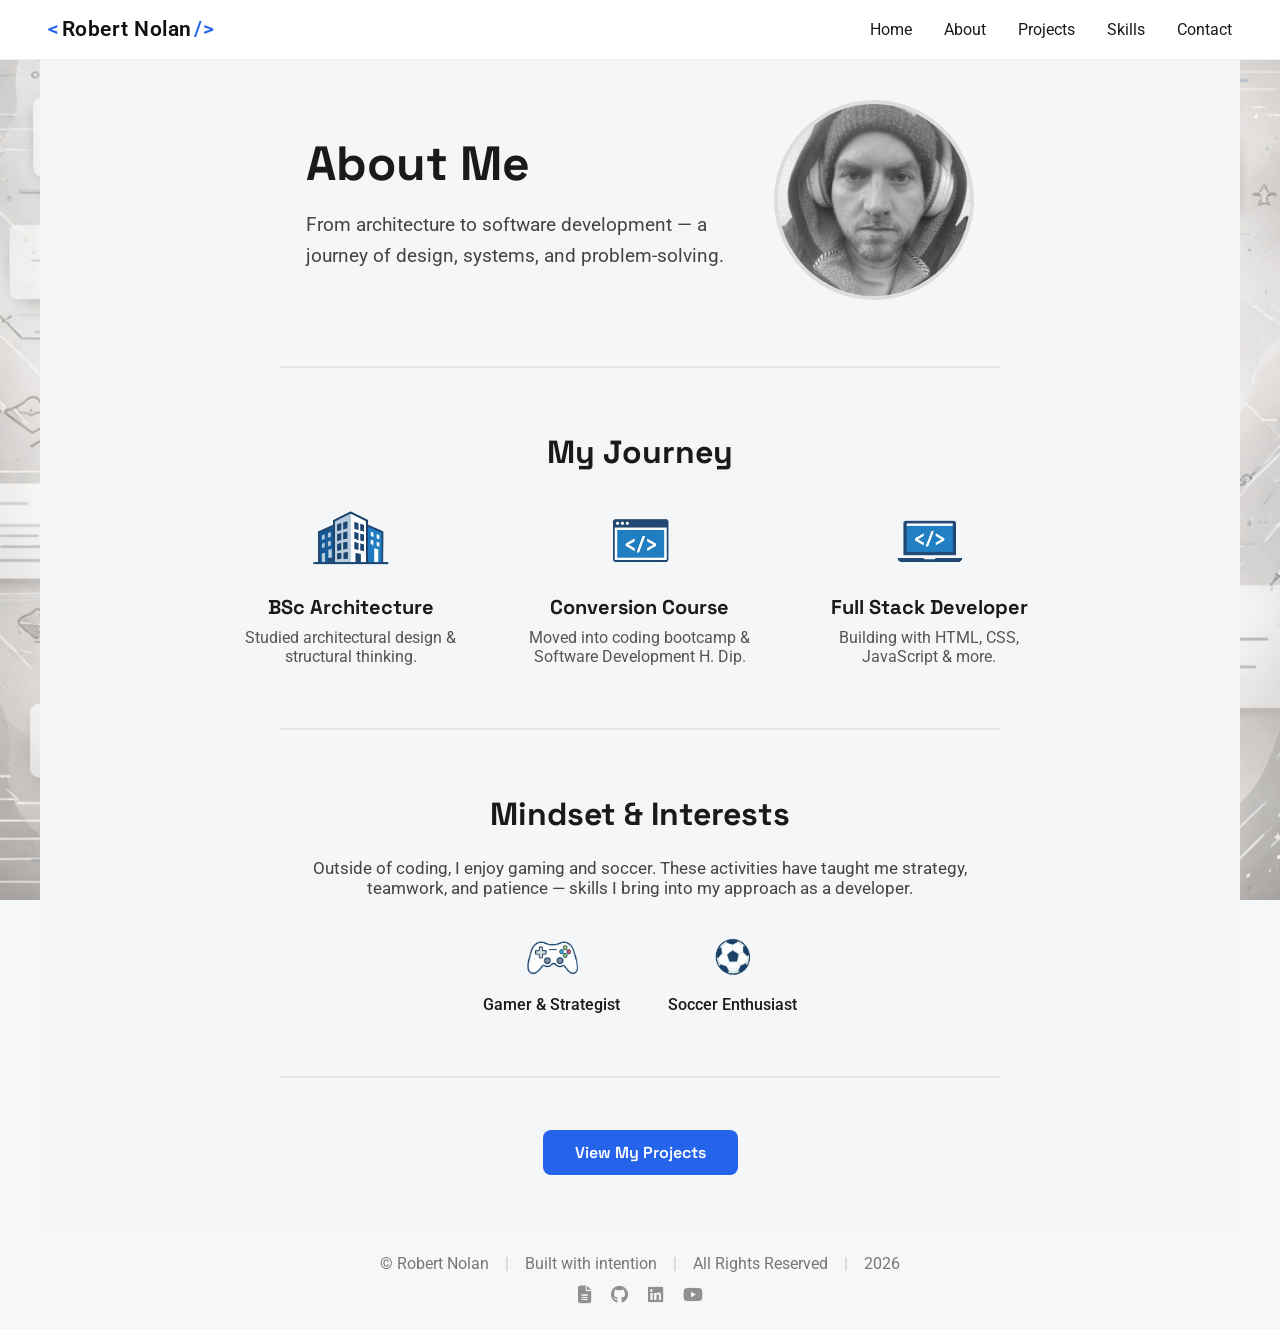
==== about.html @ f9dd7727 "hamburger menu added for mobile layout" ====
<!DOCTYPE html>
<html lang="en">

<head>
    <meta charset="UTF-8" />
    <meta name="viewport" content="width=device-width, initial-scale=1.0" />
    <title>Robert Nolan | About</title>

    <!-- CSS Link -->
    <link rel="stylesheet" href="css/style.css" />

    <!-- Google Fonts -->
    <link href="https://fonts.googleapis.com/css2?family=Inter:wght@400;500;700&display=swap" rel="stylesheet">
    <link
        href="https://fonts.googleapis.com/css2?family=Roboto:wght@400;500&family=Space+Grotesk:wght@400;600;700&display=swap"
        rel="stylesheet">

    <!-- Font Awesome -->
    <link rel="stylesheet" href="https://cdnjs.cloudflare.com/ajax/libs/font-awesome/6.5.1/css/all.min.css"
        referrerpolicy="no-referrer" />

</head>


<body>

    <!-- Navbar -->
    <nav class="navbar">
        <div class="nav-logo">
            <span class="bracket">&lt;</span>
            <span class="name full">Robert Nolan </span>
            <span class="name short">RN</span>
            <span class="bracket">/&gt;</span>
        </div>

        <!-- Hamburger menu button (visible on mobile) -->
        <button class="nav-toggle" aria-label="Toggle navigation">
            <span></span>
            <span></span>
            <span></span>
        </button>
        
        <ul class="nav-links">
            <li><a href="index.html">Home</a></li>
            <li><a href="about.html">About</a></li>
            <li><a href="projects.html">Projects</a></li>
            <li><a href="skills.html">Skills</a></li>
            <li><a href="contact.html">Contact</a></li>
        </ul>
    </nav>
    <!-- End of Navbar -->


    <!-- Main Content -->
    <!-- Hero Section -->

    <section class="page-wrapper">
        <div class="page-container">


            <section class="about-hero">
                <div class="hero-text">
                    <h1>About Me</h1>
                    <p>From architecture to software development — a journey of design, systems, and problem-solving.
                    </p>
                </div>
                
                <div class="hero-photo">
                    <img src="assets/profile_photo/IMG_7065.jpeg" alt="Robert Nolan Profile Photo">
                </div>
            </section>
            <!-- End of Hero Section -->

            <!-- Timeline Section -->
            <section class="about-timeline">
                <h2>My Journey</h2>
                <div class="timeline">
                    <div class="timeline-item">
                        <img src="assets/icons/architecture.png" alt="Architecture Degree Icon">
                        <h3>BSc Architecture</h3>
                        <p>Studied architectural design & structural thinking.</p>
                    </div>
                    <div class="timeline-item">
                        <img src="assets/icons/developer_icon.png" alt="Software Development Icon">
                        <h3>Conversion Course</h3>
                        <p>Moved into coding bootcamp & Software Development H. Dip.</p>
                    </div>
                    <div class="timeline-item">
                        <img src="assets/icons/coding.png" alt="Full Stack Developer Icon">
                        <h3>Full Stack Developer</h3>
                        <p>Building with HTML, CSS, JavaScript & more.</p>
                    </div>
                </div>
            </section>
            <!-- End of Timeline Section -->

            <!-- Mindset & Interests -->
            <section class="about-mindset">
                <h2>Mindset & Interests</h2>
                <p>Outside of coding, I enjoy gaming and soccer. These activities have taught me strategy, teamwork, and
                    patience — skills I bring into my approach as a developer.</p>
                <div class="interests">
                    <div class="interest-item">
                        <img src="assets/icons/game_controller.png" alt="Gamer Icon">
                        <span>Gamer & Strategist</span>
                    </div>
                    <div class="interest-item">
                        <img src="assets/icons/soccer_ball.png" alt="Soccer Icon">
                        <span>Soccer Enthusiast</span>
                    </div>
                </div>
            </section>
            <!-- End of Mindset & Interests -->

            <!-- Call to Action -->
            <section class="about-cta">
                <a href="projects.html" class="btn-primary">View My Projects</a>
            </section>
            <br>
            <!-- End of Call to Action -->

        </div>
    </section>
    <!-- End of Main Content -->


    <!-- Footer -->
    <footer class="footer">

        <!-- Footer Row 1: Text -->
        <div class="footer-text">
            <span>© Robert Nolan</span>
            <span class="divider">|</span>
            <span>Built with intention</span>
            <span class="divider">|</span>
            <span>All Rights Reserved</span>
            <span class="divider">|</span>
            <span>2026</span>
        </div>

        <!-- Footer Row 2: Social Icons -->
        <div class="footer-socials">
            <a href="" target="_blank" rel="noopener" aria-label="Download CV" data-tooltip="Download CV">
                <i class="fa-solid fa-file-lines"></i>
            </a>
            <a href="https://github.com/rnolan208" target="_blank" rel="noopener" aria-label="GitHub"
                data-tooltip="GitHub">
                <i class="fa-brands fa-github"></i>
            </a>
            <a href="https://www.linkedin.com/in/robert-nolan-15050539a/" target="_blank" rel="noopener"
                aria-label="LinkedIn" data-tooltip="LinkedIn">
                <i class="fa-brands fa-linkedin"></i>
            </a>
            <a href="https://www.youtube.com/@RNCoding_SD" target="_blank" rel="noopener" aria-label="YouTube"
                data-tooltip="YouTube">
                <i class="fa-brands fa-youtube"></i>
            </a>
        </div>

    </footer>
    <!-- End of Footer -->

    <!-- JavaScript Link -->
    <script src="js/script.js"></script>

</body>

</html>
---- css/style.css ----
/* General */
* {
  margin: 0;
  padding: 0;
  box-sizing: border-box;
  font-family: 'Roboto', sans-serif;
}

body {
  background-color: #f6f7f9;
  color: #1a1a1a;
  padding-top: 20px;
}

h1,
h2,
h3,
h4 {
  font-family: 'Space Grotesk', sans-serif;
  font-weight: 700;
}

p {
  font-family: 'Roboto', sans-serif;
  font-weight: 400;
}

/* End of General */

/*--------*/
/* Navbar */
.navbar {
  position: fixed;
  top: 0;
  left: 0;
  width: 100%;
  z-index: 1000;

  display: flex;
  justify-content: space-between;
  align-items: center;
  padding: 1.2rem 3rem;
  background-color: #fff;
  transition: box-shadow 0.2s ease;
  border-bottom: 1px solid #eee;
}

.nav-links {
  list-style: none;
  display: flex;
  gap: 2rem;
}

.nav-links a {
  text-decoration: none;
  color: #1a1a1a;
  font-family: 'Roboto', sans-serif;
  font-weight: 400;
  position: relative;
  transition: color 0.2s ease;
}

.nav-links a:hover {
  color: #2563eb;
}

/* Logo */
.nav-logo {
  font-family: 'JetBrains Mono', monospace;
  font-size: 1.3rem;
  font-weight: 600;
  margin: 0;
  line-height: 1;
  letter-spacing: 0.5px;
  color: #111;
  display: inline-flex;
  align-items: center;
  gap: 0.15rem;
}

.nav-logo .bracket {
  color: #2563eb;
  transition: transform 0.3s ease, color 0.3s ease;
}

/* Logo hover animation */
.nav-logo:hover .bracket:first-of-type {
  transform: translateX(-5px);
}
.nav-logo:hover .bracket:last-of-type {
  transform: translateX(5px);
}

/* Mobile screens - change logo to RN */
/* Show full name by default, hide short */
.nav-logo .name.full {
  display: inline;
}
.nav-logo .name.short {
  display: none;
}

/* Navbar shadow when scrolled */
.navbar.scrolled {
  box-shadow: 0 4px 12px rgba(0, 0, 0, 0.08);
}

/* Hamburger button (mobile only) */
.nav-toggle {
  display: none;
  flex-direction: column;
  justify-content: space-between;
  width: 25px;
  height: 20px;
  border: none;
  background: none;
  cursor: pointer;
  padding: 0;
}

.nav-toggle span {
  display: block;
  height: 3px;
  width: 100%;
  background-color: #111;
  border-radius: 2px;
  transition: all 0.3s ease;
}

/* Mobile styles */
@media (max-width: 768px) {
  /* Logo text swap */
  .nav-logo .name.full { 
    display: none; 
  }
  .nav-logo .name.short { 
    display: inline; 
  }
  /* Show hamburger */
  .nav-toggle {
    display: flex;
  }

  /* Nav Hide links by default */
  .nav-links {
    position: absolute;
    top: 100%;
    right: 0;
    width: 200px;
    background-color: #fff;
    flex-direction: column;
    gap: 0;
    display: none;
    border: 1px solid #eee;
    border-radius: 6px;
    overflow: hidden;
    box-shadow: 0 4px 12px rgba(0,0,0,0.1);
  }

  .nav-links li {
    border-bottom: 1px solid #eee;
  }
  .nav-links li:last-child {
    border-bottom: none;
  }

  .nav-links a {
    padding: 0.8rem 1rem;
    display: block;
  }

  /* Show links when toggled */
  .nav-links.active {
    display: flex;
  }

  /* Reduce gap between logo and hamburger on mobile */
  .navbar {
    padding: 1rem 2rem;
  }
}

/* End of Navbar */
/*---------------*/


/*--------*/
/* Footer */
.footer {
  padding: 1.5rem;
  text-align: center;
  color: #777;
  font-family: 'Roboto', sans-serif;
  font-weight: 400;
  display: flex;
  flex-direction: column;
  gap: 0.75rem;
}

.footer-text {
  display: flex;
  justify-content: center;
  align-items: center;
  flex-wrap: wrap;
}

.footer span {
  margin: 0 0.25rem;
}

.footer .divider {
  margin: 0 0.75rem;
  color: #aaa;
  opacity: 0.6;
}

/* Social icons row */
.footer-socials {
  display: flex;
  justify-content: center;
  gap: 1.25rem;
}

.footer-socials a {
  color: #777;
  opacity: 0.8;
  font-size: 1.1rem;
  transition: color 0.2s ease, transform 0.2s ease;
}

.footer-socials a:hover {
  color: #2563eb;
  opacity: 1;
  transform: translateY(-2px);
}

/* Tooltip */
.footer-socials a::after {
  content: attr(data-tooltip);
  position: absolute;
  bottom: 140%;
  left: 50%;
  transform: translateX(-50%);
  background-color: #111;
  color: #fff;
  padding: 0.35rem 0.6rem;
  font-size: 0.75rem;
  border-radius: 4px;
  white-space: nowrap;
  opacity: 0;
  pointer-events: none;
  transition: opacity 0.2s ease, transform 0.2s ease;
}

/* Tooltip arrow */
.footer-socials a::before {
  content: "";
  position: absolute;
  bottom: 120%;
  left: 50%;
  transform: translateX(-50%);
  border-width: 5px;
  border-style: solid;
  border-color: #111 transparent transparent transparent;
  opacity: 0;
  transition: opacity 0.2s ease;
}

.footer-socials a:hover::after,
.footer-socials a:hover::before {
  opacity: 1;
}

/* End of Footer */
/*---------------*/


/*-----------*/
/* Home Page */
.hero {
  min-height: calc(100vh - 80px);
  display: flex;
  justify-content: center;
  align-items: center;
}

.hero-content {
  display: grid;
  grid-template-columns: 1fr 1fr;
  align-items: center;
  gap: 4rem;
  max-width: 1100px;
  width: 100%;
  padding: 2rem;
}

.hero-content img {
  max-width: 420px;
  width: 100%;
  cursor: pointer;
  transition: transform 0.4s ease, opacity 0.4s ease;
}

.hero-content img:active {
  transform: scale(0.98);
}

.hero-content img:hover {
  transform: scale(1.02);
}

.hero-text {
  max-width: 420px;
}

.hero-text h1 {
  font-size: 2.4rem;
  margin-bottom: 1rem;
}

.hero-text p {
  font-size: 1.05rem;
  line-height: 1.6;
  color: #444;
}

.hint {
  display: block;
  margin-top: 1.2rem;
  color: #777;
  font-family: 'Roboto', sans-serif;
  font-weight: 400;
}

body.dark {
  background-color: #0f172a;
  color: #e5e7eb;
}

body.dark .navbar a,
body.dark .nav-logo .name,
body.dark .footer {
  color: #e5e7eb;
}

body.dark .hero-text p {
  color: #cbd5f5;
}

/* End of Home Page */
/*------------------*/


/*------------*/
/* About Page */
/* About Hero */
.about-hero {
  display: flex;
  justify-content: center;
  align-items: center;
  padding: 5rem 2rem 3rem 2rem;
  gap: 3rem;
  flex-wrap: wrap;
}

.hero-text h1 {
  font-family: 'Space Grotesk', sans-serif;
  font-size: 3rem;
  margin-bottom: 1rem;
}

.hero-text p {
  font-family: 'Roboto', sans-serif;
  font-size: 1.2rem;
  color: #444;
  max-width: 500px;
}

.hero-photo img {
  width: 200px;
  height: 200px;
  border-radius: 50%;
  object-fit: cover;
  border: 4px solid #ddd;
  filter: grayscale(100%);
  transition: filter 0.3s ease;
}

.hero-photo img:hover {
    filter: grayscale(0%);
}

/* Timeline */
.about-timeline {
  max-width: 900px;
  margin: 3rem auto;
  padding: 0 2rem;
  text-align: center;
}

.about-timeline h2 {
  font-family: 'Space Grotesk', sans-serif;
  font-size: 2rem;
  margin-bottom: 2rem;
}

.timeline {
  display: flex;
  justify-content: space-around;
  flex-wrap: wrap;
  gap: 2rem;
}

.timeline-item {
  flex: 1 1 250px;
  text-align: center;
}

.timeline-item img {
  width: 80px;
  margin-bottom: 1rem;
}

.timeline-item h3 {
  font-family: 'Space Grotesk', sans-serif;
  font-size: 1.25rem;
  margin-bottom: 0.5rem;
}

.timeline-item p {
  font-family: 'Roboto', sans-serif;
  font-size: 1rem;
  color: #555;
}

/* Mindset & Interests */
.about-mindset {
  max-width: 800px;
  margin: 3rem auto;
  padding: 0 2rem;
  text-align: center;
}

.about-mindset h2 {
  font-family: 'Space Grotesk', sans-serif;
  font-size: 2rem;
  margin-bottom: 1.5rem;
}

.about-mindset p {
  font-family: 'Roboto', sans-serif;
  font-size: 1.05rem;
  color: #444;
  margin-bottom: 2rem;
}

.interests {
  display: flex;
  justify-content: center;
  gap: 3rem;
  flex-wrap: wrap;
}

.interest-item img {
  width: 60px;
  margin-bottom: 0.5rem;
}

.interest-item span {
  display: block;
  font-family: 'Roboto', sans-serif;
  font-weight: 500;
}

/* Separator Lines*/
.about-hero,
.about-timeline,
.about-mindset {
  position: relative;
  padding-bottom: 4rem;
  margin-bottom: 4rem;
}

.about-hero::after,
.about-timeline::after,
.about-mindset::after {
  content: "";
  position: absolute;
  bottom: 0;
  left: 50%;
  width: 720px;
  height: 2px;
  background-color: #e5e7eb;
  transform: translateX(-50%);
}

/* CTA Button */
.about-cta {
  text-align: center;
  margin: 3rem 0;
}

.btn-primary {
  padding: 0.75rem 2rem;
  background-color: #2563eb;
  color: white;
  text-decoration: none;
  border-radius: 8px;
  font-family: 'Space Grotesk', sans-serif;
  font-weight: 600;
  transition: background-color 0.3s ease;
}

.btn-primary:hover {
  background-color: #2563eb;
}

/* End of About Page */
/*-------------------*/


/*--------------*/
/* Contact Page */
/* Hero Section */
.contact-hero {
  text-align: center;
  padding: 5rem 2rem 3rem 2rem;
}

.contact-hero h1 {
  font-family: 'Space Grotesk', sans-serif;
  font-size: 3rem;
  margin-bottom: 1rem;
}

.contact-hero p {
  font-family: 'Roboto', sans-serif;
  font-size: 1.2rem;
  color: #444;
}

/* Contact Form */
.contact-form-section {
  max-width: 600px;
  margin: 2rem auto 4rem auto;
  padding: 0 2rem;
}

.contact-form input,
.contact-form textarea {
  width: 100%;
  padding: 0.75rem 1rem;
  margin-bottom: 1rem;
  border: 1px solid #ddd;
  border-radius: 8px;
  font-family: 'Roboto', sans-serif;
  font-size: 1rem;
}

.contact-form textarea {
  resize: vertical;
}

.contact-form .btn-primary {
  display: inline-block;
  padding: 0.75rem 2rem;
  font-family: 'Space Grotesk', sans-serif;
  font-weight: 600;
  font-size: 1rem;
  border: none;
  border-radius: 8px;
  background-color: #2563eb;
  color: #fff;
  cursor: pointer;
  transition: background-color 0.3s ease;
}

.contact-form .btn-primary:hover {
  background-color: #1d4ed8;
}

/* Alternative contact options */
.contact-alternatives {
  text-align: center;
  padding-bottom: 4rem;
}

.contact-alternatives ul {
  list-style: none;
  padding: 0;
  margin-top: 1rem;
}

.contact-alternatives li {
  margin-bottom: 0.75rem;
  font-family: 'Roboto', sans-serif;
  font-size: 1rem;
  align-items: center;
  justify-content: center;
  gap: 0.5rem;
  margin-bottom: 0.75rem;
}

.contact-alternatives a {
  color: #2563eb;
  text-decoration: none;
}

.contact-alternatives a:hover {
  text-decoration: underline;
}

.contact-icon {
  font-size: 24px;
  flex-shrink: 0;
}

/* End of Contact Page */
/*---------------------*/


/*-------------*/
/* Skills Page */
.skills-page {
  max-width: 1100px;
  margin: 0 auto;
  padding: 6rem 2rem 4rem;
}

.skills-header {
  text-align: center;
  margin-bottom: 4rem;
}

.skills-header h1 {
  font-family: 'Space Grotesk', sans-serif;
  font-size: 3rem;
  margin-bottom: 1rem;
}

.skills-intro {
  max-width: 600px;
  margin: 0 auto;
  font-size: 1.1rem;
  color: #555;
}

.skills-section {
  margin-bottom: 4rem;
}

.skills-section h2 {
  font-family: 'Space Grotesk', sans-serif;
  font-size: 1.8rem;
  margin-bottom: 2rem;
  border-bottom: 2px solid #eee;
  padding-bottom: 0.5rem;
}

.skills-grid {
  display: grid;
  grid-template-columns: repeat(auto-fit, minmax(160px, 1fr));
  gap: 1.5rem;

}

.skill-item {
  display: flex;
  align-items: center;
  gap: 0.75rem;
  padding: 1rem 1.25rem;
  border: 1px solid #eee;
  border-radius: 10px;
  background-color: #fff;
  transition: transform 0.2s ease, box-shadow 0.2s ease;
}

.skill-item i {
  font-size: 1.4rem;
  color: #2563eb;
}

.skill-item span {
  font-size: 1rem;
  font-weight: 500;
}

.skill-item:hover {
  transform: translateY(-3px);
  box-shadow: 0 6px 15px rgba(0, 0, 0, 0.06);
}


.skills-section.learning {
  background-color: #f8faff;
  padding: 2.5rem;
  border-radius: 14px;
  border: 1px solid #e0e7ff;
}

.certifications-grid {
  display: grid;
  grid-template-columns: repeat(auto-fit, minmax(180px, 1fr));
  gap: 2rem;
}

.cert-item {
  display: flex;
  flex-direction: column;
  align-items: center;
  gap: 0.75rem;
  padding: 1.25rem;
  border: 1px solid #eee;
  border-radius: 12px;
  background-color: #fff;
}

.cert-item img {
  max-width: 100%;
  max-height: 120px;
  object-fit: contain;
}

.cert-item a {
  display: inline-block;
  font-size: 0.9rem;
  color: #2563eb;
  text-decoration: none;
  font-weight: 500;
  text-align: center;
}

.cert-item a:hover {
  text-decoration: underline;
}

/* End of Skills Page */
/*--------------------*/


/*---------------*/
/* Projects Page */
.projects-page {
  max-width: 1200px;
  margin: 0 auto;
  padding: 6rem 2rem 4rem;
}

.projects-header {
  text-align: center;
  margin-bottom: 4rem;
}

.projects-header h1 {
  font-family: 'Space Grotesk', sans-serif;
  font-size: 3rem;
  margin-bottom: 1rem;
}

.projects-header p {
  font-size: 1.1rem;
  color: #555;
  max-width: 700px;
  margin: 0 auto;
}

.projects-grid {
  display: grid;
  grid-template-columns: repeat(2, 1fr);
  gap: 2rem;
}

.project-card {
  display: flex;
  flex-direction: column;
  border: 1px solid #eee;
  border-radius: 12px;
  overflow: hidden;
  background-color: #fff;
  transition: transform 0.2s ease, box-shadow 0.2s ease;
}

.project-card:hover {
  transform: translateY(-4px);
  box-shadow: 0 8px 20px rgba(0, 0, 0, 0.08);
}

.project-media {
  position: relative;
  width: 100%;
  overflow: hidden;
}

.project-media .slide {
  display: none;
  width: 100%;
  height: auto;
  object-fit: cover;
}

.project-media .slide.active {
  display: block;
}

.project-media img,
.project-media video {
  width: 100%;
  display: block;
  object-fit: cover;
  border-bottom: 1px solid #eee;
  border-radius: 0;
}

.project-media video {
  max-height: 300px;
}

.project-info {
  padding: 1.5rem 1.75rem;
  display: flex;
  flex-direction: column;
  gap: 0.75rem;
}

.project-info h2 {
  font-family: 'Space Grotesk', sans-serif;
  font-size: 1.5rem;
  margin: 0;
}

.project-info p {
  font-size: 1rem;
  color: #555;
}

.project-links {
  display: flex;
  gap: 1rem;
  margin-top: auto;
}

.project-links a {
  color: #2563eb;
  text-decoration: none;
  font-weight: 500;
  font-size: 0.95rem;
}

.project-links a:hover {
  text-decoration: underline;
}

/* End of Projects Page */
/*----------------------*/


/*------------------------*/
/* Wrapper For Side Image */
.page-wrapper {
    width: 100vw;
    min-height: 100vh;
    /*background-color: red;*/
    background-image: url("../assets/background/background_side_image2.png");
    background-size: cover;
    background-position: center;
    background-repeat: no-repeat;
    background-attachment: fixed;
}

.page-container {
    max-width: 1200px;
    margin: 0 auto;
    background-color: #f5f6f7;
}

@media (max-width: 768px) {
    .page-wrapper {
        background-image: none;
    }

    .page-container {
        padding: 3rem 1.5rem;
    }
}

/* End of Wrapper For Side Image */
/*-------------------------------*/
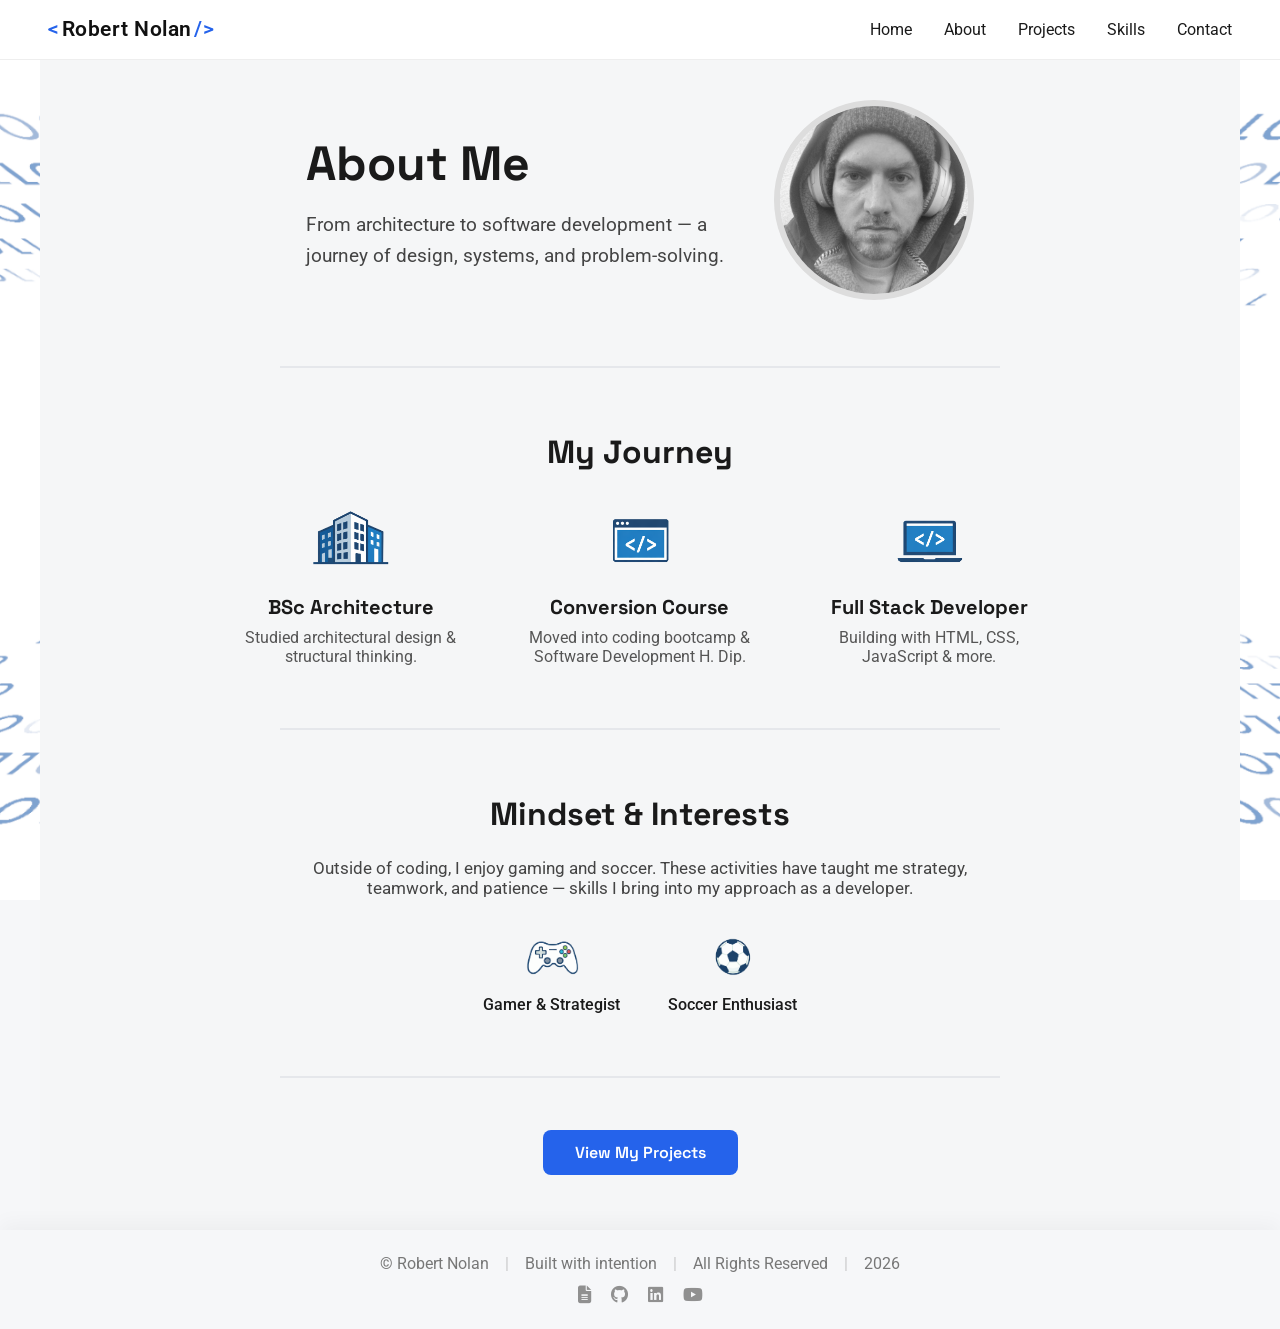
==== commit ff8d0ca5: "back to top button for mobile screens" ====
--- a/about.html
+++ b/about.html
@@ -160,6 +160,14 @@
     </footer>
     <!-- End of Footer -->
 
+    
+    <!-- Back To Top Button -->
+    <button class="back-to-top" aria-label="Back to top">
+        <i class="fa-solid fa-arrow-up-long"></i>
+    </button>
+    <!-- End of Back To Top Button -->
+
+
     <!-- JavaScript Link -->
     <script src="js/script.js"></script>
 
--- a/css/style.css
+++ b/css/style.css
@@ -10,6 +10,7 @@
   background-color: #f6f7f9;
   color: #1a1a1a;
   padding-top: 20px;
+  overflow-x: hidden;
 }
 
 h1,
@@ -195,6 +196,8 @@
   display: flex;
   flex-direction: column;
   gap: 0.75rem;
+  background-color: #f6f7f9;
+  box-shadow: 0 -6px 20px rgba(0,0,0,0.04);
 }
 
 .footer-text {
@@ -381,13 +384,14 @@
   height: 200px;
   border-radius: 50%;
   object-fit: cover;
-  border: 4px solid #ddd;
+  border: 6px solid #ddd;
   filter: grayscale(100%);
-  transition: filter 0.3s ease;
+  transition: filter 0.5s ease;
 }
 
 .hero-photo img:hover {
     filter: grayscale(0%);
+    border-color: #2563eb;
 }
 
 /* Timeline */
@@ -488,7 +492,7 @@
   position: absolute;
   bottom: 0;
   left: 50%;
-  width: 720px;
+  width: min(720px, 90%);
   height: 2px;
   background-color: #e5e7eb;
   transform: translateX(-50%);
@@ -770,6 +774,21 @@
   gap: 2rem;
 }
 
+/* Mobile Screen Layout */
+@media (max-width: 768px) {
+  .projects-grid {
+    grid-template-columns: 1fr;
+    gap: 1.5rem;
+  }
+}
+
+/* Tablet Screen Layout */
+@media (max-width: 1024px) {
+  .projects-grid {
+    grid-template-columns: 1fr;
+  }
+}
+
 .project-card {
   display: flex;
   flex-direction: column;
@@ -857,11 +876,12 @@
 /*------------------------*/
 /* Wrapper For Side Image */
 .page-wrapper {
-    width: 100vw;
+    width: 100%;
     min-height: 100vh;
     /*background-color: red;*/
-    background-image: url("../assets/background/background_side_image2.png");
+    background-image: url("../assets/background/background_side_image.png");
     background-size: cover;
+    border-top: 20px;
     background-position: center;
     background-repeat: no-repeat;
     background-attachment: fixed;
@@ -882,6 +902,57 @@
         padding: 3rem 1.5rem;
     }
 }
-
 /* End of Wrapper For Side Image */
-/*-------------------------------*/+/*-------------------------------*/
+
+
+/*--------------------*/
+/* Back To Top Button */
+.back-to-top {
+  position: fixed;
+  bottom: 1.25rem;
+  right: 1.25rem;
+  width: 44px;
+  height: 44px;
+  border-radius: 50%;
+  border: none;
+  background-color: #2563eb;
+  color: #fff;
+  font-size: 1.25rem;
+  cursor: pointer;
+
+  /* hidden on desktop */
+  display: none; 
+
+  /* Hidden by default */
+  opacity: 0;
+  pointer-events: none;
+
+  align-items: center;
+  justify-content: center;
+
+  /* Same shadow as navbar and footer */
+  box-shadow: 0 4px 12px rgba(0, 0, 0, 0.08);
+  z-index: 999;
+  transition: transform 0.2s ease, opacity 0.2s ease;
+}
+
+/* Show only on mobile */
+@media (max-width: 768px) {
+  .back-to-top {
+    display: flex;
+  }
+}
+
+/* Hover effect */
+.back-to-top:hover {
+  transform: translateY(-3px);
+}
+
+/* When footer is visible, lift button above it */
+.back-to-top.above-footer {
+  transform: translateY(-80px);
+  opacity: 0.85;
+}
+/* End of Back To Top Button */
+/*---------------------------*/
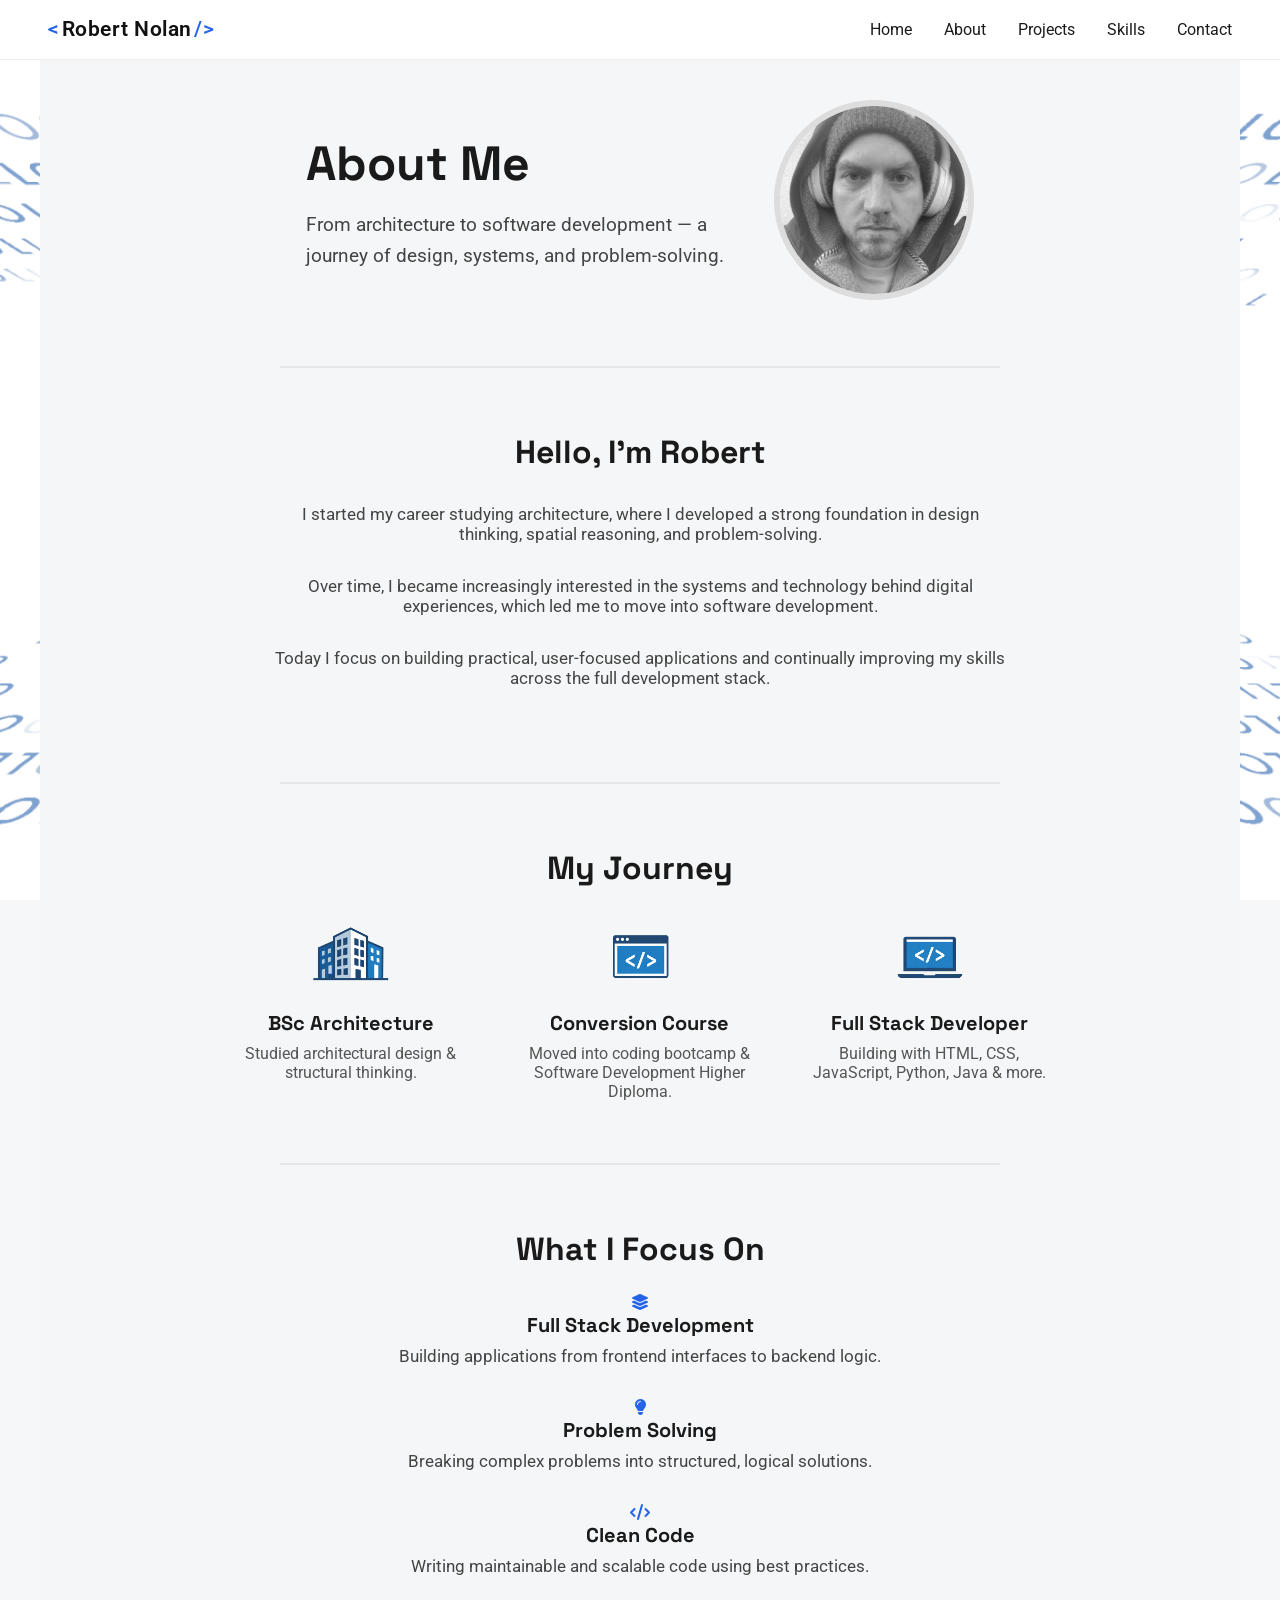
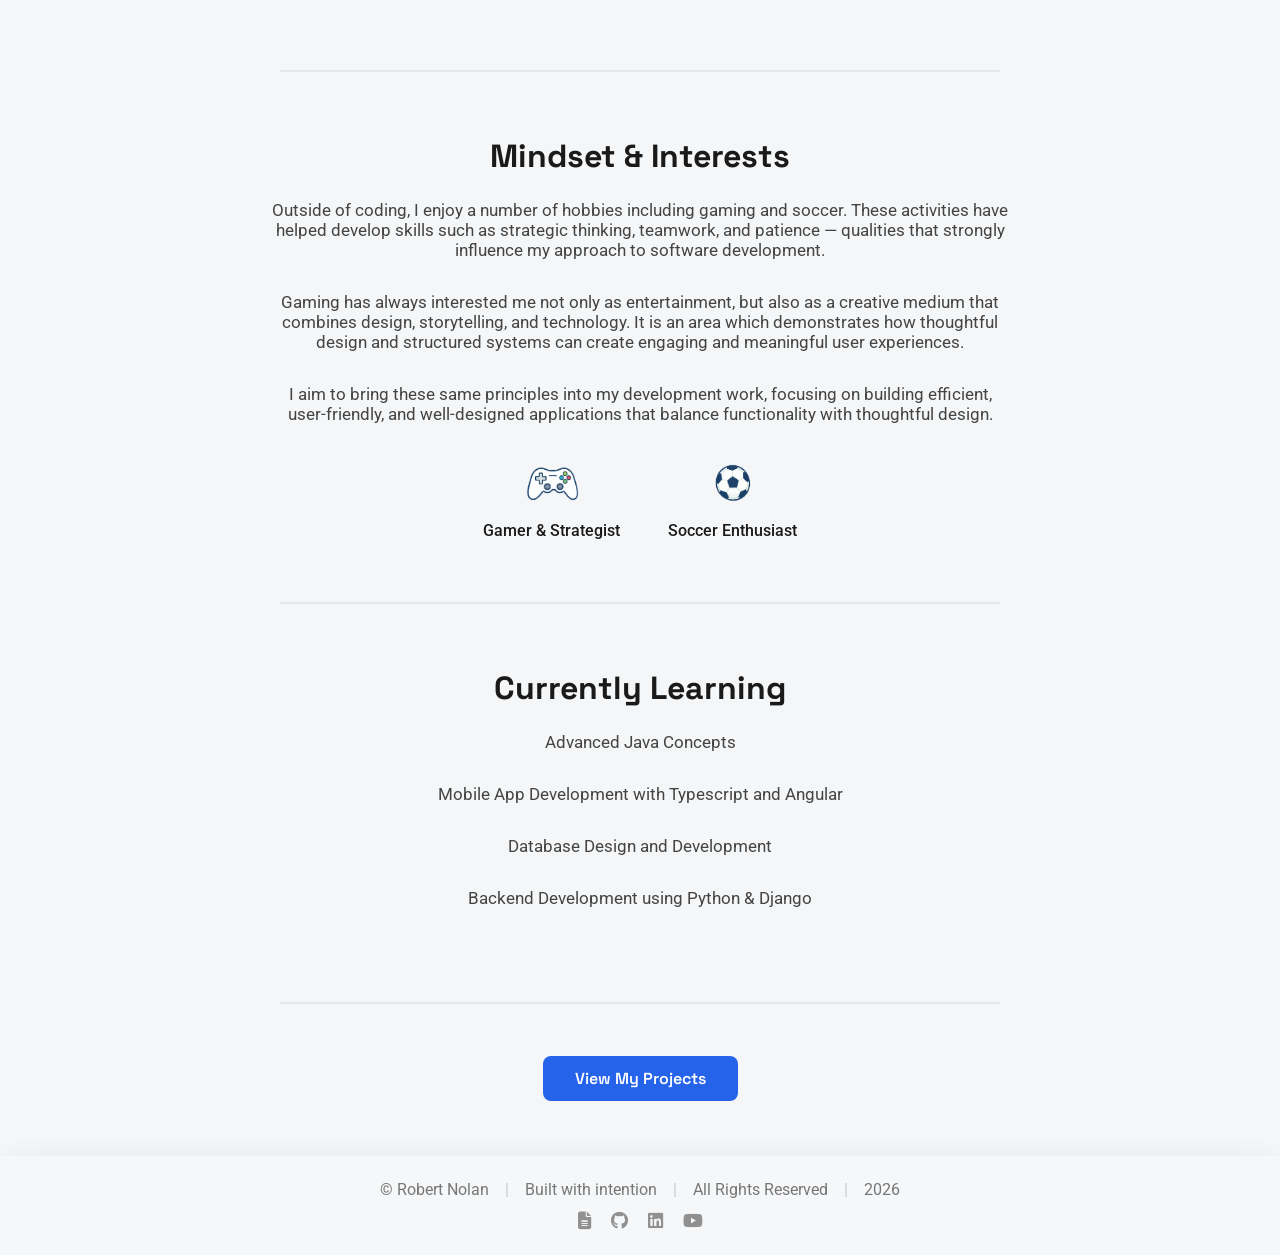
==== commit 63f6b7b6: "Added more sections to about page - intro, focus, learning, while expanding on mindset and interests" ====
--- a/about.html
+++ b/about.html
@@ -39,7 +39,7 @@
             <span></span>
             <span></span>
         </button>
-        
+
         <ul class="nav-links">
             <li><a href="index.html">Home</a></li>
             <li><a href="about.html">About</a></li>
@@ -64,53 +64,128 @@
                     <p>From architecture to software development — a journey of design, systems, and problem-solving.
                     </p>
                 </div>
-                
+
                 <div class="hero-photo">
-                    <img src="assets/profile_photo/IMG_7065.jpeg" alt="Robert Nolan Profile Photo">
+                    <img src="assets/profile_photo/IMG_7065.jpeg" loading="lazy" alt="Robert Nolan Profile Photo">
                 </div>
             </section>
             <!-- End of Hero Section -->
+
+            <!-- Intro Section -->
+            <section class="about-intro">
+                <div class="intro-text">
+                    <h2>Hello, I'm Robert</h2>
+
+                    <p>
+                        I started my career studying architecture, where I developed a strong
+                        foundation in design thinking, spatial reasoning, and problem-solving.
+                    </p>
+
+                    <p>
+                        Over time, I became increasingly interested in the systems and technology
+                        behind digital experiences, which led me to move into software
+                        development.
+                    </p>
+
+                    <p>
+                        Today I focus on building practical, user-focused applications and
+                        continually improving my skills across the full development stack.
+                    </p>
+                </div>
+            </section>
+            <!-- End of Intro Section -->
 
             <!-- Timeline Section -->
             <section class="about-timeline">
                 <h2>My Journey</h2>
                 <div class="timeline">
                     <div class="timeline-item">
-                        <img src="assets/icons/architecture.png" alt="Architecture Degree Icon">
+                        <img src="assets/icons/architecture.png" loading="lazy" alt="Architecture Degree Icon">
                         <h3>BSc Architecture</h3>
                         <p>Studied architectural design & structural thinking.</p>
                     </div>
                     <div class="timeline-item">
-                        <img src="assets/icons/developer_icon.png" alt="Software Development Icon">
+                        <img src="assets/icons/developer_icon.png" loading="lazy" alt="Software Development Icon">
                         <h3>Conversion Course</h3>
-                        <p>Moved into coding bootcamp & Software Development H. Dip.</p>
+                        <p>Moved into coding bootcamp & Software Development Higher Diploma.</p>
                     </div>
                     <div class="timeline-item">
-                        <img src="assets/icons/coding.png" alt="Full Stack Developer Icon">
+                        <img src="assets/icons/coding.png" loading="lazy" alt="Full Stack Developer Icon">
                         <h3>Full Stack Developer</h3>
-                        <p>Building with HTML, CSS, JavaScript & more.</p>
+                        <p>Building with HTML, CSS, JavaScript, Python, Java & more.</p>
                     </div>
                 </div>
             </section>
             <!-- End of Timeline Section -->
+
+            <!-- Focus Section -->
+            <section class="about-focus">
+                <h2>What I Focus On</h2>
+
+                <div class="focus-grid">
+
+                    <div class="focus-card">
+                        <i class="fa-solid fa-layer-group"></i>
+                        <h3>Full Stack Development</h3>
+                        <p>Building applications from frontend interfaces to backend logic.</p>
+                    </div>
+
+                    <div class="focus-card">
+                        <i class="fa-solid fa-lightbulb"></i>
+                        <h3>Problem Solving</h3>
+                        <p>Breaking complex problems into structured, logical solutions.</p>
+                    </div>
+
+                    <div class="focus-card">
+                        <i class="fa-solid fa-code"></i>
+                        <h3>Clean Code</h3>
+                        <p>Writing maintainable and scalable code using best practices.</p>
+                    </div>
+
+                </div>
+            </section>
+            <!-- End of Focus Section -->
 
             <!-- Mindset & Interests -->
             <section class="about-mindset">
                 <h2>Mindset & Interests</h2>
-                <p>Outside of coding, I enjoy gaming and soccer. These activities have taught me strategy, teamwork, and
-                    patience — skills I bring into my approach as a developer.</p>
+                <p>Outside of coding, I enjoy a number of hobbies including gaming and soccer. These activities have 
+                    helped develop skills such as strategic thinking, teamwork, and patience — qualities that strongly 
+                    influence my approach to software development.</p>
+
+                <p>Gaming has always interested me not only as entertainment,  but also as a creative medium that
+                    combines design, storytelling, and technology. It is an area which demonstrates how thoughtful design
+                    and structured systems can create engaging and meaningful user experiences.</p>
+
+                <p>I aim to bring these same principles into my development work, focusing on building  
+                    efficient, user-friendly, and well-designed applications that balance functionality with thoughtful design.
+                </p>
+
                 <div class="interests">
                     <div class="interest-item">
-                        <img src="assets/icons/game_controller.png" alt="Gamer Icon">
+                        <img src="assets/icons/game_controller.png" loading="lazy" alt="Gamer Icon">
                         <span>Gamer & Strategist</span>
                     </div>
                     <div class="interest-item">
-                        <img src="assets/icons/soccer_ball.png" alt="Soccer Icon">
+                        <img src="assets/icons/soccer_ball.png" loading="lazy" alt="Soccer Icon">
                         <span>Soccer Enthusiast</span>
                     </div>
                 </div>
             </section>
             <!-- End of Mindset & Interests -->
+
+            <!-- Currently Learning -->
+            <section class="about-learning">
+                <h2>Currently Learning</h2>
+
+                <ul>
+                    <li>Advanced Java Concepts</li>
+                    <li>Mobile App Development with Typescript and Angular</li>
+                    <li>Database Design and Development</li>
+                    <li>Backend Development using Python & Django</li>
+                </ul>
+            </section>
+            <!-- End of Currently Learning -->
 
             <!-- Call to Action -->
             <section class="about-cta">
@@ -160,7 +235,7 @@
     </footer>
     <!-- End of Footer -->
 
-    
+
     <!-- Back To Top Button -->
     <button class="back-to-top" aria-label="Back to top">
         <i class="fa-solid fa-arrow-up-long"></i>
--- a/css/style.css
+++ b/css/style.css
@@ -24,6 +24,12 @@
 p {
   font-family: 'Roboto', sans-serif;
   font-weight: 400;
+}
+
+body,
+.navbar,
+.footer {
+  transition: background-color 0.4s ease, color 0.4s ease;
 }
 
 /* End of General */
@@ -88,6 +94,7 @@
 .nav-logo:hover .bracket:first-of-type {
   transform: translateX(-5px);
 }
+
 .nav-logo:hover .bracket:last-of-type {
   transform: translateX(5px);
 }
@@ -97,6 +104,7 @@
 .nav-logo .name.full {
   display: inline;
 }
+
 .nav-logo .name.short {
   display: none;
 }
@@ -130,13 +138,16 @@
 
 /* Mobile styles */
 @media (max-width: 768px) {
+
   /* Logo text swap */
-  .nav-logo .name.full { 
-    display: none; 
-  }
-  .nav-logo .name.short { 
-    display: inline; 
-  }
+  .nav-logo .name.full {
+    display: none;
+  }
+
+  .nav-logo .name.short {
+    display: inline;
+  }
+
   /* Show hamburger */
   .nav-toggle {
     display: flex;
@@ -155,12 +166,13 @@
     border: 1px solid #eee;
     border-radius: 6px;
     overflow: hidden;
-    box-shadow: 0 4px 12px rgba(0,0,0,0.1);
+    box-shadow: 0 4px 12px rgba(0, 0, 0, 0.1);
   }
 
   .nav-links li {
     border-bottom: 1px solid #eee;
   }
+
   .nav-links li:last-child {
     border-bottom: none;
   }
@@ -178,6 +190,53 @@
   /* Reduce gap between logo and hamburger on mobile */
   .navbar {
     padding: 1rem 2rem;
+  }
+}
+
+/* Dark Mode for Navbar */
+body.dark .navbar {
+  background-color: #020617;
+  /* deep slate */
+  border-bottom: 1px solid rgba(255, 255, 255, 0.08);
+}
+
+body.dark .nav-links a {
+  color: #e5e7eb;
+}
+
+/* softer blue in dark mode */
+body.dark .nav-links a:hover {
+  color: #60a5fa;
+}
+
+body.dark .nav-logo {
+  color: #e5e7eb;
+}
+
+body.dark .nav-logo .bracket {
+  color: #60a5fa;
+}
+
+/* Hamburger lines */
+body.dark .nav-toggle span {
+  background-color: #e5e7eb;
+}
+
+/* Scrolled shadow (lighter than light mode) */
+body.dark .navbar.scrolled {
+  box-shadow: 0 4px 14px rgba(0, 0, 0, 0.6);
+}
+
+/* dark mode for mobile layout */
+@media (max-width: 768px) {
+  body.dark .nav-links {
+    background-color: #020617;
+    border: 1px solid rgba(255, 255, 255, 0.08);
+    box-shadow: 0 8px 20px rgba(0, 0, 0, 0.6);
+  }
+
+  body.dark .nav-links li {
+    border-bottom: 1px solid rgba(255, 255, 255, 0.08);
   }
 }
 
@@ -197,7 +256,7 @@
   flex-direction: column;
   gap: 0.75rem;
   background-color: #f6f7f9;
-  box-shadow: 0 -6px 20px rgba(0,0,0,0.04);
+  box-shadow: 0 -6px 20px rgba(0, 0, 0, 0.04);
 }
 
 .footer-text {
@@ -274,6 +333,34 @@
   opacity: 1;
 }
 
+/* Dark mode for footer*/
+body.dark .footer {
+  background-color: #020617;
+  color: #9ca3af;
+  box-shadow: 0 -6px 20px rgba(0, 0, 0, 0.6);
+}
+
+body.dark .footer .divider {
+  color: #6b7280;
+}
+
+body.dark .footer-socials a {
+  color: #9ca3af;
+}
+
+body.dark .footer-socials a:hover {
+  color: #60a5fa;
+}
+
+body.dark .footer-socials a::after {
+  background-color: #111827;
+  color: #e5e7eb;
+}
+
+body.dark .footer-socials a::before {
+  border-color: #111827 transparent transparent transparent;
+}
+
 /* End of Footer */
 /*---------------*/
 
@@ -289,7 +376,7 @@
 
 .hero-content {
   display: grid;
-  grid-template-columns: 1fr 1fr;
+  grid-template-columns: 1.2fr 1fr;
   align-items: center;
   gap: 4rem;
   max-width: 1100px;
@@ -298,7 +385,7 @@
 }
 
 .hero-content img {
-  max-width: 420px;
+  max-width: 520px;
   width: 100%;
   cursor: pointer;
   transition: transform 0.4s ease, opacity 0.4s ease;
@@ -335,6 +422,7 @@
   font-weight: 400;
 }
 
+/* dark screen mode for homepage */
 body.dark {
   background-color: #0f172a;
   color: #e5e7eb;
@@ -348,6 +436,61 @@
 
 body.dark .hero-text p {
   color: #cbd5f5;
+}
+
+/* image and text layout for mobile screen layouts*/
+@media (max-width: 768px) {
+  .hero {
+    min-height: 100svh;
+    display: flex;
+    flex-direction: column;
+    justify-content: space-between;
+    padding: 1.25rem 1rem;
+  }
+
+  .hero-content {
+    display: flex;
+    flex-direction: column;
+    justify-content: center;
+    gap: 1.25rem;
+    height: 100%;
+  }
+
+  .hero-text {
+    order: 1;
+    max-width: 100%;
+    text-align: center;
+  }
+
+  .hero-content img {
+    order: 2;
+    max-width: 85%;
+    margin: 0 auto;
+    max-height: 50svh;
+    width: 100%;
+    object-fit: contain;
+  }
+
+  #hero-title {
+    font-size: 1.75rem;
+    margin-bottom: 0.5rem;
+  }
+
+  #hero-description {
+    font-size: 0.95rem;
+    line-height: 1.4;
+    max-width: 32ch;
+    margin: 0 auto;
+  }
+
+  .hint {
+    order: 3;
+    display: block;
+    text-align: center;
+    font-size: 0.8rem;
+    opacity: 0.7;
+    margin-top: 0.5rem;
+  }
 }
 
 /* End of Home Page */
@@ -390,8 +533,29 @@
 }
 
 .hero-photo img:hover {
-    filter: grayscale(0%);
-    border-color: #2563eb;
+  filter: grayscale(0%);
+  border-color: #2563eb;
+}
+
+/* Intro Text */
+.about-intro{
+  max-width: 800px;
+  margin: 3rem auto;
+  padding: 0 2rem;
+  text-align: center;
+}
+
+.about-intro h2 {
+  font-family: 'Space Grotesk', sans-serif;
+  font-size: 2rem;
+  margin-bottom: 2rem;
+}
+
+.about-intro p {
+  font-family: 'Roboto', sans-serif;
+  font-size: 1.05rem;
+  color: #444;
+  margin-bottom: 2rem;
 }
 
 /* Timeline */
@@ -437,6 +601,37 @@
   color: #555;
 }
 
+/* Focus */
+.about-focus {
+  max-width: 800px;
+  margin: 3rem auto;
+  padding: 0 2rem;
+  text-align: center;
+}
+
+.about-focus h2 {
+  font-family: 'Space Grotesk', sans-serif;
+  font-size: 2rem;
+  margin-bottom: 1.5rem;
+}
+
+.focus-card i {
+  color: #2563eb;
+}
+
+.focus-card h3 {
+  font-family: 'Space Grotesk', sans-serif;
+  font-size: 1.25rem;
+  margin-bottom: 0.5rem;
+}
+
+.focus-card p {
+  font-family: 'Roboto', sans-serif;
+  font-size: 1.05rem;
+  color: #444;
+  margin-bottom: 2rem;
+}
+
 /* Mindset & Interests */
 .about-mindset {
   max-width: 800px;
@@ -476,10 +671,35 @@
   font-weight: 500;
 }
 
+/* Currently Learning */
+.about-learning {
+  max-width: 800px;
+  margin: 3rem auto;
+  padding: 0 2rem;
+  text-align: center;
+}
+
+.about-learning h2 {
+  font-family: 'Space Grotesk', sans-serif;
+  font-size: 2rem;
+  margin-bottom: 1.5rem;
+}
+
+.about-learning li {
+  list-style: none;
+  font-family: 'Roboto', sans-serif;
+  font-size: 1.05rem;
+  color: #444;
+  margin-bottom: 2rem;
+}
+
 /* Separator Lines*/
 .about-hero,
 .about-timeline,
-.about-mindset {
+.about-mindset,
+.about-learning,
+.about-focus,
+.about-intro {
   position: relative;
   padding-bottom: 4rem;
   margin-bottom: 4rem;
@@ -487,7 +707,10 @@
 
 .about-hero::after,
 .about-timeline::after,
-.about-mindset::after {
+.about-mindset::after,
+.about-learning::after,
+.about-focus::after,
+.about-intro::after {
   content: "";
   position: absolute;
   bottom: 0;
@@ -772,6 +995,7 @@
   display: grid;
   grid-template-columns: repeat(2, 1fr);
   gap: 2rem;
+  align-items: stretch;
 }
 
 /* Mobile Screen Layout */
@@ -792,16 +1016,18 @@
 .project-card {
   display: flex;
   flex-direction: column;
-  border: 1px solid #eee;
-  border-radius: 12px;
+  border-radius: 14px;
   overflow: hidden;
-  background-color: #fff;
-  transition: transform 0.2s ease, box-shadow 0.2s ease;
+  background: #fff;
+  border: 1px solid #f1f1f1;
+  box-shadow: 0 2px 10px rgba(0,0,0,0.04);
+  transition: transform 0.25s ease, box-shadow 0.25s ease;
+  height: 100%;
 }
 
 .project-card:hover {
-  transform: translateY(-4px);
-  box-shadow: 0 8px 20px rgba(0, 0, 0, 0.08);
+  transform: translateY(-6px);
+  box-shadow: 0 14px 30px rgba(0,0,0,0.08);
 }
 
 .project-media {
@@ -834,11 +1060,34 @@
   max-height: 300px;
 }
 
+.project-status,
+.project-role,
+.project-year {
+  display: inline-block;
+  font-size: 0.75rem;
+  padding: 0.15rem 0.5rem;
+  border-radius: 6px;
+  background: #eef2ff;
+  color: #2563eb;
+  margin-bottom: 0.4rem;
+}
+
 .project-info {
   padding: 1.5rem 1.75rem;
   display: flex;
   flex-direction: column;
   gap: 0.75rem;
+  flex-grow: 1;
+}
+
+.project-info h4 {
+  font-family: 'Space Grotesk', sans-serif;
+  font-size: 0.9rem;
+  letter-spacing: 0.6px;
+  text-transform: uppercase;
+  margin-top: 1rem;
+  margin-bottom: 0.4rem;
+  color: #111;
 }
 
 .project-info h2 {
@@ -850,6 +1099,7 @@
 .project-info p {
   font-size: 1rem;
   color: #555;
+  line-height: 1.5rem;
 }
 
 .project-links {
@@ -869,6 +1119,192 @@
   text-decoration: underline;
 }
 
+/* Project Lists */
+.project-key-features ul,
+.project-learning-outcome ul,
+.project-future ul {
+  list-style: none;
+  padding: 0;
+  margin: 0.5rem 0 1rem;
+}
+
+.project-key-features,
+.project-learning-outcome,
+.project-future {
+  border-top: 1.5px solid #f1f1f1;
+  padding-top: 0.6rem;
+}
+
+.project-key-features li,
+.project-learning-outcome li,
+.project-future li {
+  position: relative;
+  padding-left: 1.2rem;
+  margin-bottom: 0.4rem;
+  font-size: 0.95rem;
+  color: #444;
+}
+
+/* Custom bullet */
+.project-key-features li::before,
+.project-learning-outcome li::before,
+.project-future li::before {
+  content: "•";
+  position: absolute;
+  left: 0;
+  color: #2563eb;
+  font-weight: bold;
+}
+
+/* Project Tech Stack */
+.project-tech {
+  display: flex;
+  flex-wrap: wrap;
+  gap: 0.8rem;
+  margin: 0.6rem 0 1rem;
+}
+
+.tech-item {
+  background: #f8fafc;
+  padding: 0.25rem 0.6rem;
+  border-radius: 6px;
+}
+
+.tech-item i {
+  font-size: 1rem;
+  color: #2563eb;
+}
+
+/* SlideShow Controls */
+.slide-btn {
+  position: absolute;
+  top: 50%;
+  transform: translateY(-50%);
+  background: rgba(255, 255, 255, 0.85);
+  border: none;
+  width: 36px;
+  height: 36px;
+  border-radius: 50%;
+  cursor: pointer;
+  display: flex;
+  align-items: center;
+  justify-content: center;
+  transition: background 0.2s ease, opacity 0.2s ease;
+  opacity: 0;
+}
+
+.project-media:hover .slide-btn {
+  opacity: 1;
+}
+
+.slide-btn:hover {
+  background: #2563eb;
+  color: #fff;
+}
+
+.slide-btn.prev {
+  left: 10px;
+}
+
+.slide-btn.next {
+  right: 10px;
+}
+
+.slide-caption {
+  position: absolute;
+  bottom: 0;
+  left: 50%;
+  transform: translateX(-50%);
+  width: 100%;
+  padding: 0.6rem 1rem;
+  text-align: center;
+  font-weight: 600;
+  font-size: 0.85rem;
+  font-family: 'Roboto', sans-serif;
+  color: #2563eb;
+  background: linear-gradient(to top, rgba(0, 0, 0, 0.6), transparent);
+  pointer-events: none;
+  letter-spacing: 0.3px;
+}
+
+/* Modal */
+.modal {
+  position: fixed;
+  inset: 0;
+  z-index: 2000;
+}
+
+.modal.hidden {
+  display: none;
+}
+
+.modal-overlay {
+  position: absolute;
+  inset: 0;
+  background: rgba(0, 0, 0, 0.6);
+}
+
+.modal-content {
+  position: relative;
+  max-width: 900px;
+  max-height: 85vh;
+  margin: 5vh auto;
+  background: #fff;
+  padding: 2rem;
+  overflow-y: auto;
+  border-radius: 12px;
+}
+
+body.dark .modal-content {
+  background: #0f172a;
+  color: #e5e7eb;
+}
+
+.modal-close {
+  position: absolute;
+  top: 1rem;
+  right: 1rem;
+  font-size: 2rem;
+  background: none;
+  border: none;
+  cursor: pointer;
+}
+
+#readme-content h1,
+#readme-content h2 {
+  margin-top: 1.5rem;
+}
+
+#readme-content pre {
+  background: #111827;
+  color: #e5e7eb;
+  padding: 1rem;
+  overflow-x: auto;
+  border-radius: 8px;
+}
+
+.readme-error {
+  text-align: center;
+  padding: 1rem;
+}
+
+.readme-error-image {
+  width: 350px; 
+  object-fit: contain;
+  transform: scale(1.4);
+}
+
+.readme-error h3 {
+  margin-bottom: 0.5rem;
+}
+
+.readme-error a {
+  display: inline-block;
+  margin-top: 1rem;
+  color: #2563eb;
+  font-weight: 500;
+}
+
 /* End of Projects Page */
 /*----------------------*/
 
@@ -876,32 +1312,33 @@
 /*------------------------*/
 /* Wrapper For Side Image */
 .page-wrapper {
-    width: 100%;
-    min-height: 100vh;
-    /*background-color: red;*/
-    background-image: url("../assets/background/background_side_image.png");
-    background-size: cover;
-    border-top: 20px;
-    background-position: center;
-    background-repeat: no-repeat;
-    background-attachment: fixed;
+  width: 100%;
+  min-height: 100vh;
+  /*background-color: red;*/
+  background-image: url("../assets/background/background_side_image.png");
+  background-size: cover;
+  border-top: 20px;
+  background-position: center;
+  background-repeat: no-repeat;
+  background-attachment: fixed;
 }
 
 .page-container {
-    max-width: 1200px;
-    margin: 0 auto;
-    background-color: #f5f6f7;
+  max-width: 1200px;
+  margin: 0 auto;
+  background-color: #f5f6f7;
 }
 
 @media (max-width: 768px) {
-    .page-wrapper {
-        background-image: none;
-    }
-
-    .page-container {
-        padding: 3rem 1.5rem;
-    }
-}
+  .page-wrapper {
+    background-image: none;
+  }
+
+  .page-container {
+    padding: 3rem 1.5rem;
+  }
+}
+
 /* End of Wrapper For Side Image */
 /*-------------------------------*/
 
@@ -922,14 +1359,14 @@
   cursor: pointer;
 
   /* hidden on desktop */
-  display: none; 
+  display: flex;
+  align-items: center;
+  justify-content: center;
 
   /* Hidden by default */
   opacity: 0;
   pointer-events: none;
-
-  align-items: center;
-  justify-content: center;
+  transform: translateY(10px);
 
   /* Same shadow as navbar and footer */
   box-shadow: 0 4px 12px rgba(0, 0, 0, 0.08);
@@ -937,6 +1374,12 @@
   transition: transform 0.2s ease, opacity 0.2s ease;
 }
 
+.back-to-top.visible {
+  opacity: 1;
+  pointer-events: auto;
+  transform: translateY(0);
+}
+
 /* Show only on mobile */
 @media (max-width: 768px) {
   .back-to-top {
@@ -951,8 +1394,9 @@
 
 /* When footer is visible, lift button above it */
 .back-to-top.above-footer {
-  transform: translateY(-80px);
+  transform: translateY(-120px);
   opacity: 0.85;
 }
+
 /* End of Back To Top Button */
 /*---------------------------*/
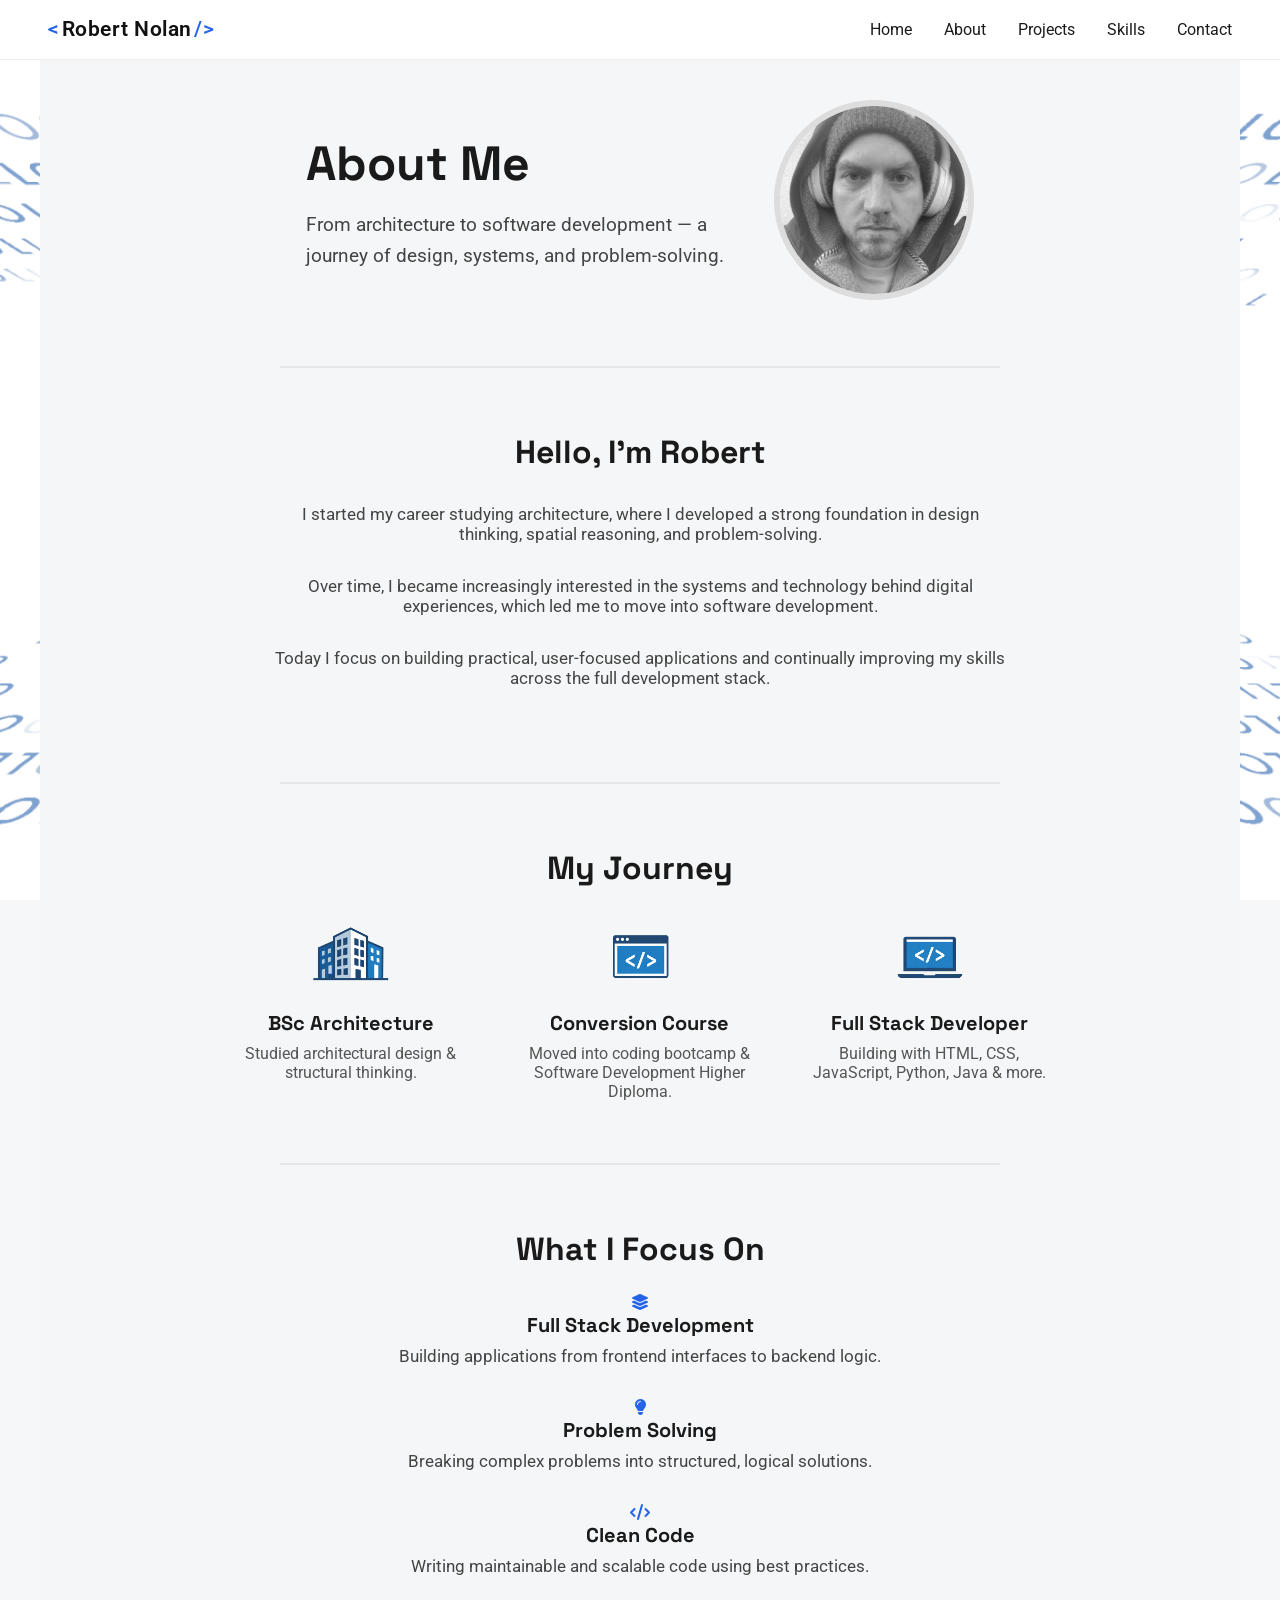
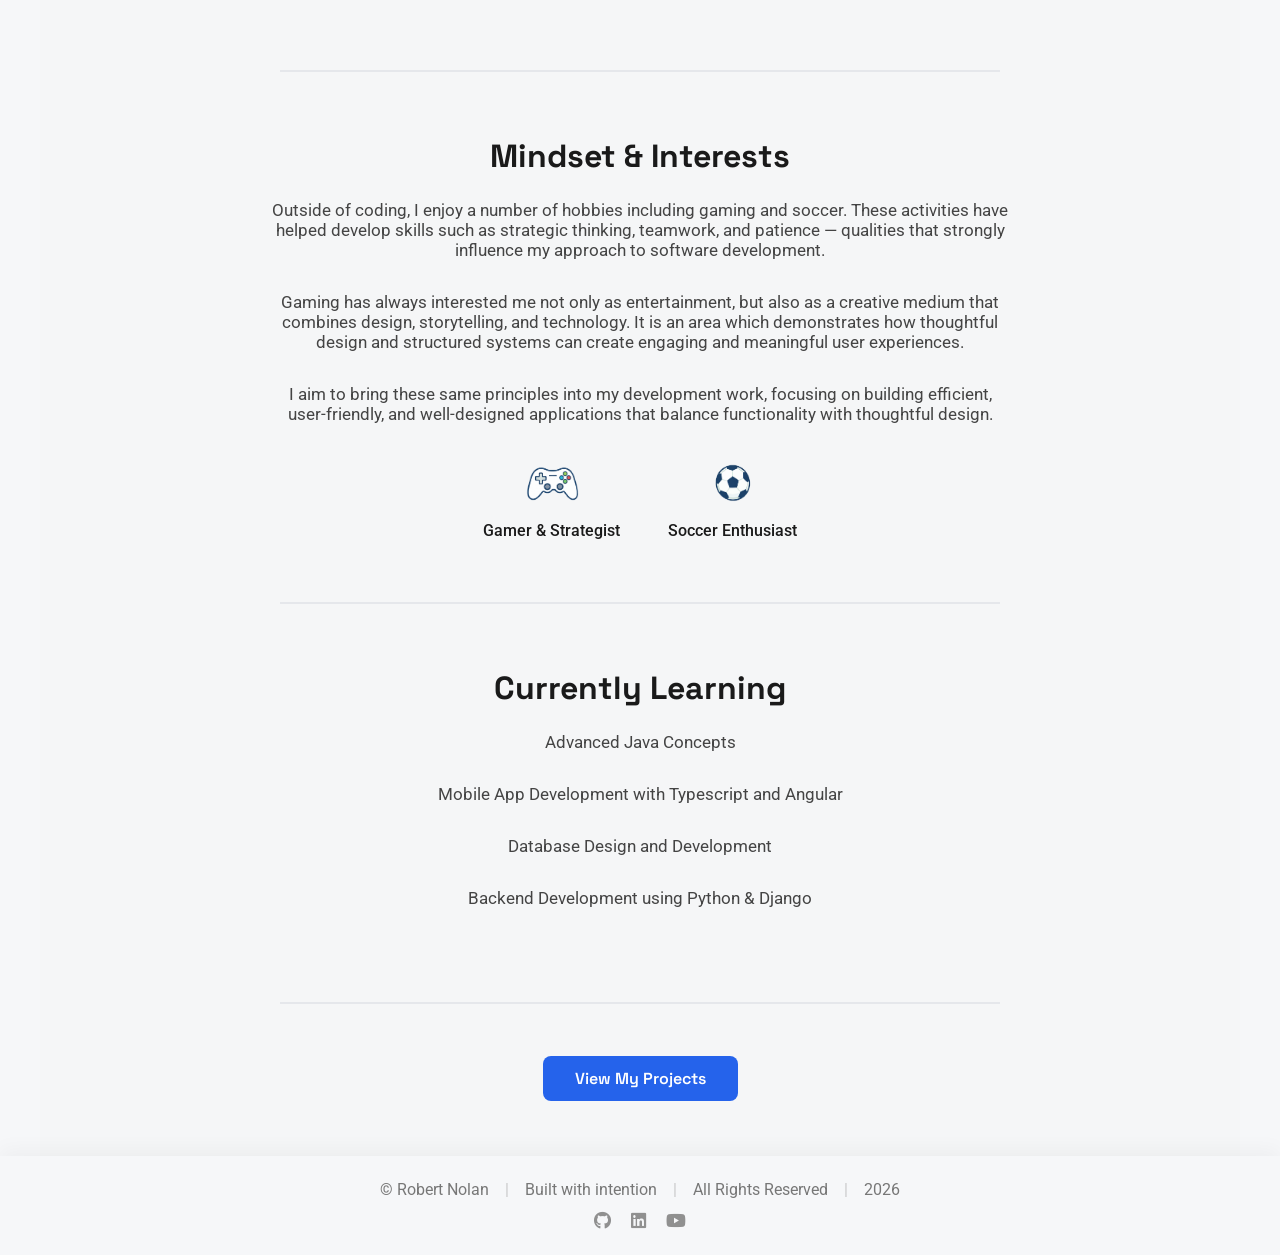
==== commit f689e64d: "Added Movie App Project, made home images webp, removed CV" ====
--- a/about.html
+++ b/about.html
@@ -45,6 +45,7 @@
             <li><a href="about.html">About</a></li>
             <li><a href="projects.html">Projects</a></li>
             <li><a href="skills.html">Skills</a></li>
+            <!--<li><a href="services.html">Services</a></li>-->
             <li><a href="contact.html">Contact</a></li>
         </ul>
     </nav>
@@ -215,9 +216,7 @@
 
         <!-- Footer Row 2: Social Icons -->
         <div class="footer-socials">
-            <a href="" target="_blank" rel="noopener" aria-label="Download CV" data-tooltip="Download CV">
-                <i class="fa-solid fa-file-lines"></i>
-            </a>
+
             <a href="https://github.com/rnolan208" target="_blank" rel="noopener" aria-label="GitHub"
                 data-tooltip="GitHub">
                 <i class="fa-brands fa-github"></i>
--- a/css/style.css
+++ b/css/style.css
@@ -789,7 +789,7 @@
 }
 
 .contact-form .btn-primary {
-  display: inline-block;
+  display: block;
   padding: 0.75rem 2rem;
   font-family: 'Space Grotesk', sans-serif;
   font-weight: 600;
@@ -800,10 +800,46 @@
   color: #fff;
   cursor: pointer;
   transition: background-color 0.3s ease;
+  margin: 1rem auto 0;
 }
 
 .contact-form .btn-primary:hover {
   background-color: #1d4ed8;
+}
+
+.contact-response-time {
+  padding-top: 1.5rem;
+  font-size: 1.2rem;
+  text-align: center;
+  color: #444;
+}
+
+.input-group {
+  position: relative;
+}
+
+.input-group i {
+  position: absolute;
+  left: 12px;
+  top: 14px;
+  opacity: 0.6;
+}
+
+.input-group input,
+.input-group textarea {
+  padding-left: 38px;
+}
+
+.contact-form input,
+.contact-form textarea {
+  transition: all 0.25s ease;
+}
+
+.contact-form input:focus,
+.contact-form textarea:focus {
+  outline: none;
+  border-color: #3b82f6;   /* your blue */
+  box-shadow: 0 0 0 2px rgba(59,130,246,0.2);
 }
 
 /* Alternative contact options */
@@ -959,6 +995,54 @@
 
 .cert-item a:hover {
   text-decoration: underline;
+}
+
+/* Image Modal */
+.image-modal {
+  position: fixed;
+  z-index: 2000;
+  left: 0;
+  top: 0;
+  width: 100%;
+  height: 100%;
+  background-color: rgba(0, 0, 0, 0.9);
+  opacity: 0;
+  visibility: hidden;
+  transition: opacity 0.3s ease;
+}
+
+.image-modal.active {
+  opacity: 1;
+  visibility: visible;
+}
+
+.image-modal-content {
+  position: absolute;
+  top: 50%;
+  left: 50%;
+  transform: translate(-50%, -50%);
+  max-width: 80%;
+  max-height: 80%;
+  border-radius: 8px;
+}
+
+.image-modal-close {
+  position: absolute;
+  top: 20px;
+  right: 40px;
+  color: #fff;
+  font-size: 40px;
+  cursor: pointer;
+}
+
+/* Hover effect on certs */
+.cert-item img {
+  cursor: pointer;
+  transition: transform 0.3s ease;
+}
+
+.cert-item img:hover {
+  transform: scale(1.05);
 }
 
 /* End of Skills Page */
@@ -1399,4 +1483,4 @@
 }
 
 /* End of Back To Top Button */
-/*---------------------------*/+/*---------------------------*/
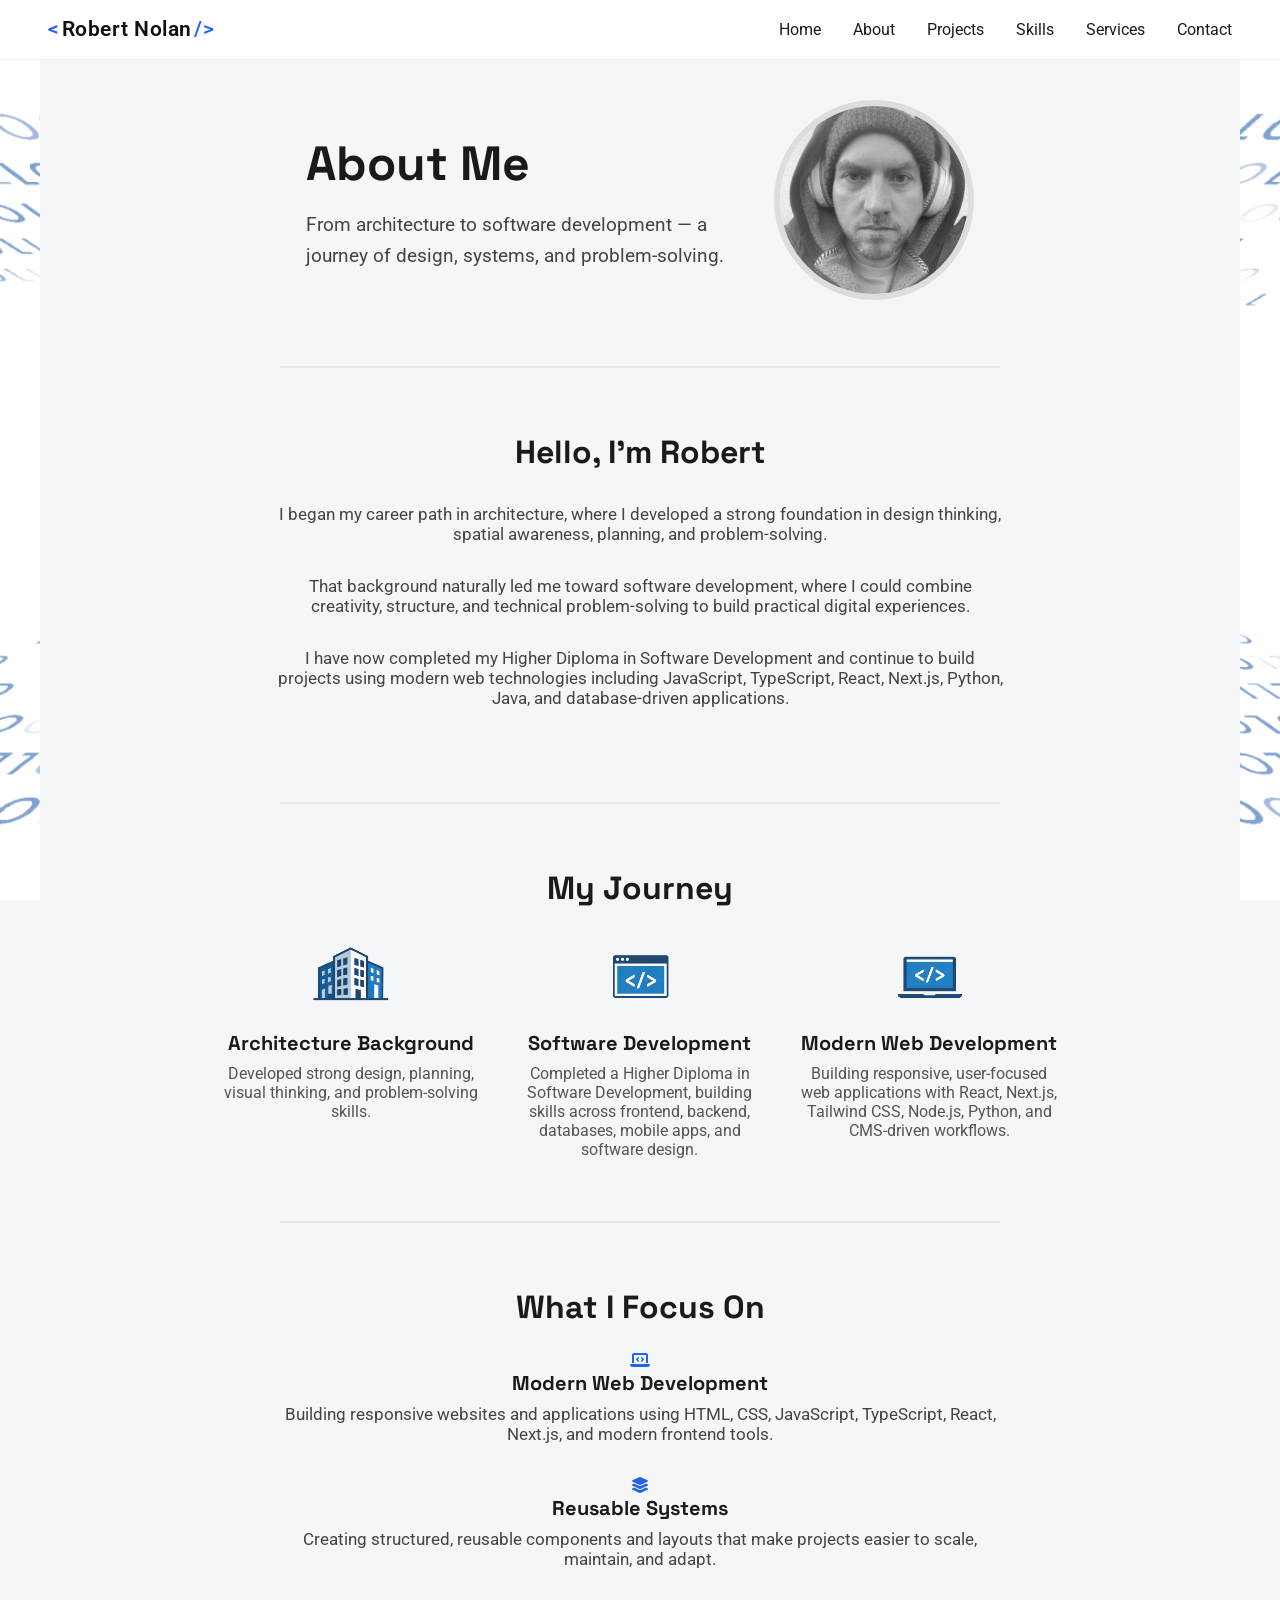
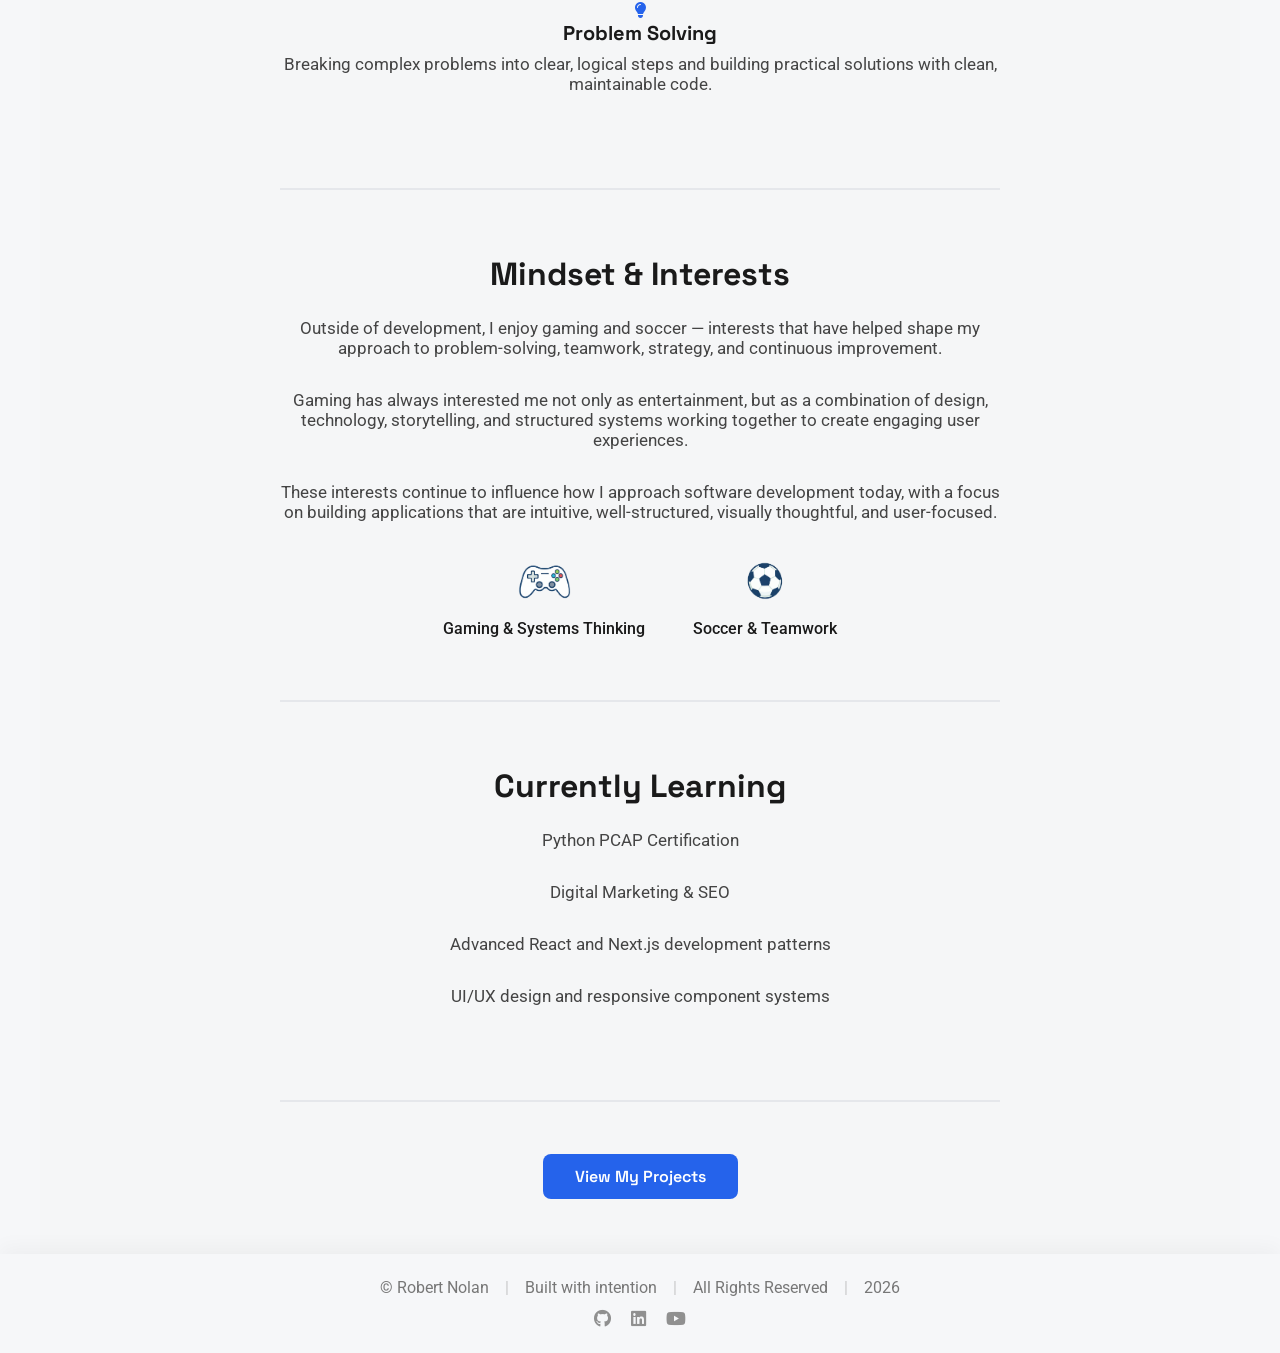
==== commit 16c9167f: "added Services page, updated coneten on about and skills for 'post semester'" ====
--- a/about.html
+++ b/about.html
@@ -26,12 +26,14 @@
 
     <!-- Navbar -->
     <nav class="navbar">
-        <div class="nav-logo">
-            <span class="bracket">&lt;</span>
-            <span class="name full">Robert Nolan </span>
-            <span class="name short">RN</span>
-            <span class="bracket">/&gt;</span>
-        </div>
+        <a href="index.html" class="nav-logo-link" aria-label="Go to homepage">
+            <div class="nav-logo">
+                <span class="bracket">&lt;</span>
+                <span class="name full">Robert Nolan </span>
+                <span class="name short">RN</span>
+                <span class="bracket">/&gt;</span>
+            </div>
+        </a>
 
         <!-- Hamburger menu button (visible on mobile) -->
         <button class="nav-toggle" aria-label="Toggle navigation">
@@ -45,7 +47,7 @@
             <li><a href="about.html">About</a></li>
             <li><a href="projects.html">Projects</a></li>
             <li><a href="skills.html">Skills</a></li>
-            <!--<li><a href="services.html">Services</a></li>-->
+            <li><a href="services.html">Services</a></li>
             <li><a href="contact.html">Contact</a></li>
         </ul>
     </nav>
@@ -72,52 +74,62 @@
             </section>
             <!-- End of Hero Section -->
 
+
             <!-- Intro Section -->
             <section class="about-intro">
                 <div class="intro-text">
                     <h2>Hello, I'm Robert</h2>
 
                     <p>
-                        I started my career studying architecture, where I developed a strong
-                        foundation in design thinking, spatial reasoning, and problem-solving.
+                        I began my career path in architecture, where I developed a strong foundation in design
+                        thinking,
+                        spatial awareness, planning, and problem-solving.
                     </p>
 
                     <p>
-                        Over time, I became increasingly interested in the systems and technology
-                        behind digital experiences, which led me to move into software
-                        development.
+                        That background naturally led me toward software development, where I could combine creativity,
+                        structure, and technical problem-solving to build practical digital experiences.
                     </p>
 
                     <p>
-                        Today I focus on building practical, user-focused applications and
-                        continually improving my skills across the full development stack.
+                        I have now completed my Higher Diploma in Software Development and continue to build projects
+                        using
+                        modern web technologies including JavaScript, TypeScript, React, Next.js, Python, Java, and
+                        database-driven applications.
                     </p>
                 </div>
             </section>
             <!-- End of Intro Section -->
+
 
             <!-- Timeline Section -->
             <section class="about-timeline">
                 <h2>My Journey</h2>
+
                 <div class="timeline">
                     <div class="timeline-item">
                         <img src="assets/icons/architecture.png" loading="lazy" alt="Architecture Degree Icon">
-                        <h3>BSc Architecture</h3>
-                        <p>Studied architectural design & structural thinking.</p>
-                    </div>
+                        <h3>Architecture Background</h3>
+                        <p>Developed strong design, planning, visual thinking, and problem-solving skills.</p>
+                    </div>
+
                     <div class="timeline-item">
                         <img src="assets/icons/developer_icon.png" loading="lazy" alt="Software Development Icon">
-                        <h3>Conversion Course</h3>
-                        <p>Moved into coding bootcamp & Software Development Higher Diploma.</p>
-                    </div>
+                        <h3>Software Development</h3>
+                        <p>Completed a Higher Diploma in Software Development, building skills across frontend, backend,
+                            databases, mobile apps, and software design.</p>
+                    </div>
+
                     <div class="timeline-item">
-                        <img src="assets/icons/coding.png" loading="lazy" alt="Full Stack Developer Icon">
-                        <h3>Full Stack Developer</h3>
-                        <p>Building with HTML, CSS, JavaScript, Python, Java & more.</p>
+                        <img src="assets/icons/coding.png" loading="lazy" alt="Modern Web Developer Icon">
+                        <h3>Modern Web Development</h3>
+                        <p>Building responsive, user-focused web applications with React, Next.js, Tailwind CSS,
+                            Node.js, Python, and CMS-driven workflows.</p>
                     </div>
                 </div>
             </section>
             <!-- End of Timeline Section -->
+
 
             <!-- Focus Section -->
             <section class="about-focus">
@@ -126,64 +138,82 @@
                 <div class="focus-grid">
 
                     <div class="focus-card">
+                        <i class="fa-solid fa-laptop-code"></i>
+                        <h3>Modern Web Development</h3>
+                        <p>
+                            Building responsive websites and applications using HTML, CSS, JavaScript, TypeScript,
+                            React, Next.js, and modern frontend tools.
+                        </p>
+                    </div>
+
+                    <div class="focus-card">
                         <i class="fa-solid fa-layer-group"></i>
-                        <h3>Full Stack Development</h3>
-                        <p>Building applications from frontend interfaces to backend logic.</p>
+                        <h3>Reusable Systems</h3>
+                        <p>
+                            Creating structured, reusable components and layouts that make projects easier to scale,
+                            maintain, and adapt.
+                        </p>
                     </div>
 
                     <div class="focus-card">
                         <i class="fa-solid fa-lightbulb"></i>
                         <h3>Problem Solving</h3>
-                        <p>Breaking complex problems into structured, logical solutions.</p>
-                    </div>
-
-                    <div class="focus-card">
-                        <i class="fa-solid fa-code"></i>
-                        <h3>Clean Code</h3>
-                        <p>Writing maintainable and scalable code using best practices.</p>
+                        <p>
+                            Breaking complex problems into clear, logical steps and building practical solutions with
+                            clean, maintainable code.
+                        </p>
                     </div>
 
                 </div>
             </section>
             <!-- End of Focus Section -->
+
 
             <!-- Mindset & Interests -->
             <section class="about-mindset">
                 <h2>Mindset & Interests</h2>
-                <p>Outside of coding, I enjoy a number of hobbies including gaming and soccer. These activities have 
-                    helped develop skills such as strategic thinking, teamwork, and patience — qualities that strongly 
-                    influence my approach to software development.</p>
-
-                <p>Gaming has always interested me not only as entertainment,  but also as a creative medium that
-                    combines design, storytelling, and technology. It is an area which demonstrates how thoughtful design
-                    and structured systems can create engaging and meaningful user experiences.</p>
-
-                <p>I aim to bring these same principles into my development work, focusing on building  
-                    efficient, user-friendly, and well-designed applications that balance functionality with thoughtful design.
+
+                <p>
+                    Outside of development, I enjoy gaming and soccer — interests that have helped shape
+                    my approach to problem-solving, teamwork, strategy, and continuous improvement.
+                </p>
+
+                <p>
+                    Gaming has always interested me not only as entertainment, but as a combination of
+                    design, technology, storytelling, and structured systems working together to create
+                    engaging user experiences.
+                </p>
+
+                <p>
+                    These interests continue to influence how I approach software development today,
+                    with a focus on building applications that are intuitive, well-structured,
+                    visually thoughtful, and user-focused.
                 </p>
 
                 <div class="interests">
                     <div class="interest-item">
-                        <img src="assets/icons/game_controller.png" loading="lazy" alt="Gamer Icon">
-                        <span>Gamer & Strategist</span>
-                    </div>
+                        <img src="assets/icons/game_controller.png" loading="lazy" alt="Gaming Icon">
+                        <span>Gaming & Systems Thinking</span>
+                    </div>
+
                     <div class="interest-item">
                         <img src="assets/icons/soccer_ball.png" loading="lazy" alt="Soccer Icon">
-                        <span>Soccer Enthusiast</span>
+                        <span>Soccer & Teamwork</span>
                     </div>
                 </div>
             </section>
             <!-- End of Mindset & Interests -->
+
 
             <!-- Currently Learning -->
             <section class="about-learning">
                 <h2>Currently Learning</h2>
 
                 <ul>
-                    <li>Advanced Java Concepts</li>
-                    <li>Mobile App Development with Typescript and Angular</li>
-                    <li>Database Design and Development</li>
-                    <li>Backend Development using Python & Django</li>
+                    <li>Python PCAP Certification</li>
+                    <li>Digital Marketing & SEO</li>
+                    <li>Advanced React and Next.js development patterns</li>
+                    <li>UI/UX design and responsive component systems</li>
                 </ul>
             </section>
             <!-- End of Currently Learning -->
--- a/css/style.css
+++ b/css/style.css
@@ -134,6 +134,12 @@
   background-color: #111;
   border-radius: 2px;
   transition: all 0.3s ease;
+}
+
+.nav-logo-link {
+  text-decoration: none;
+  color: inherit;
+  display: inline-flex;
 }
 
 /* Mobile styles */
@@ -1393,6 +1399,85 @@
 /*----------------------*/
 
 
+/*----------------*/
+/* Services Page */
+.services-page {
+  max-width: 1100px;
+  margin: 0 auto;
+  padding: 6rem 2rem 4rem;
+}
+
+.services-header {
+  text-align: center;
+  margin-bottom: 4rem;
+}
+
+.services-header h1 {
+  font-family: 'Space Grotesk', sans-serif;
+  font-size: 3rem;
+  margin-bottom: 1rem;
+}
+
+.services-intro {
+  max-width: 650px;
+  margin: 0 auto;
+  font-size: 1.1rem;
+  color: #555;
+}
+
+/* Services page support cards */
+.services-page .focus-grid {
+  display: grid;
+  grid-template-columns: repeat(auto-fit, minmax(220px, 1fr));
+  gap: 1.5rem;
+}
+
+.services-page .focus-card {
+  background-color: #fff;
+  border: 1px solid #eee;
+  border-radius: 12px;
+  padding: 1.75rem;
+  transition: transform 0.2s ease, box-shadow 0.2s ease;
+}
+
+.services-page .focus-card:hover {
+  transform: translateY(-4px);
+  box-shadow: 0 8px 20px rgba(0, 0, 0, 0.06);
+}
+
+.services-page .focus-card i {
+  font-size: 1.6rem;
+  margin-bottom: 1rem;
+  color: #2563eb;
+}
+
+/* Services icons inside interests */
+.services-page .interest-item i {
+  display: block;
+  font-size: 2rem;
+  color: #2563eb;
+  margin-bottom: 0.75rem;
+}
+
+/* Mobile */
+@media (max-width: 768px) {
+  .services-page {
+    padding: 4rem 1rem 3rem;
+  }
+
+  .services-header h1 {
+    font-size: 2.4rem;
+  }
+
+  .services-page .focus-card {
+    padding: 1.5rem;
+  }
+}
+
+/* End of Services Page */
+/*----------------------*/
+
+
 /*------------------------*/
 /* Wrapper For Side Image */
 .page-wrapper {
